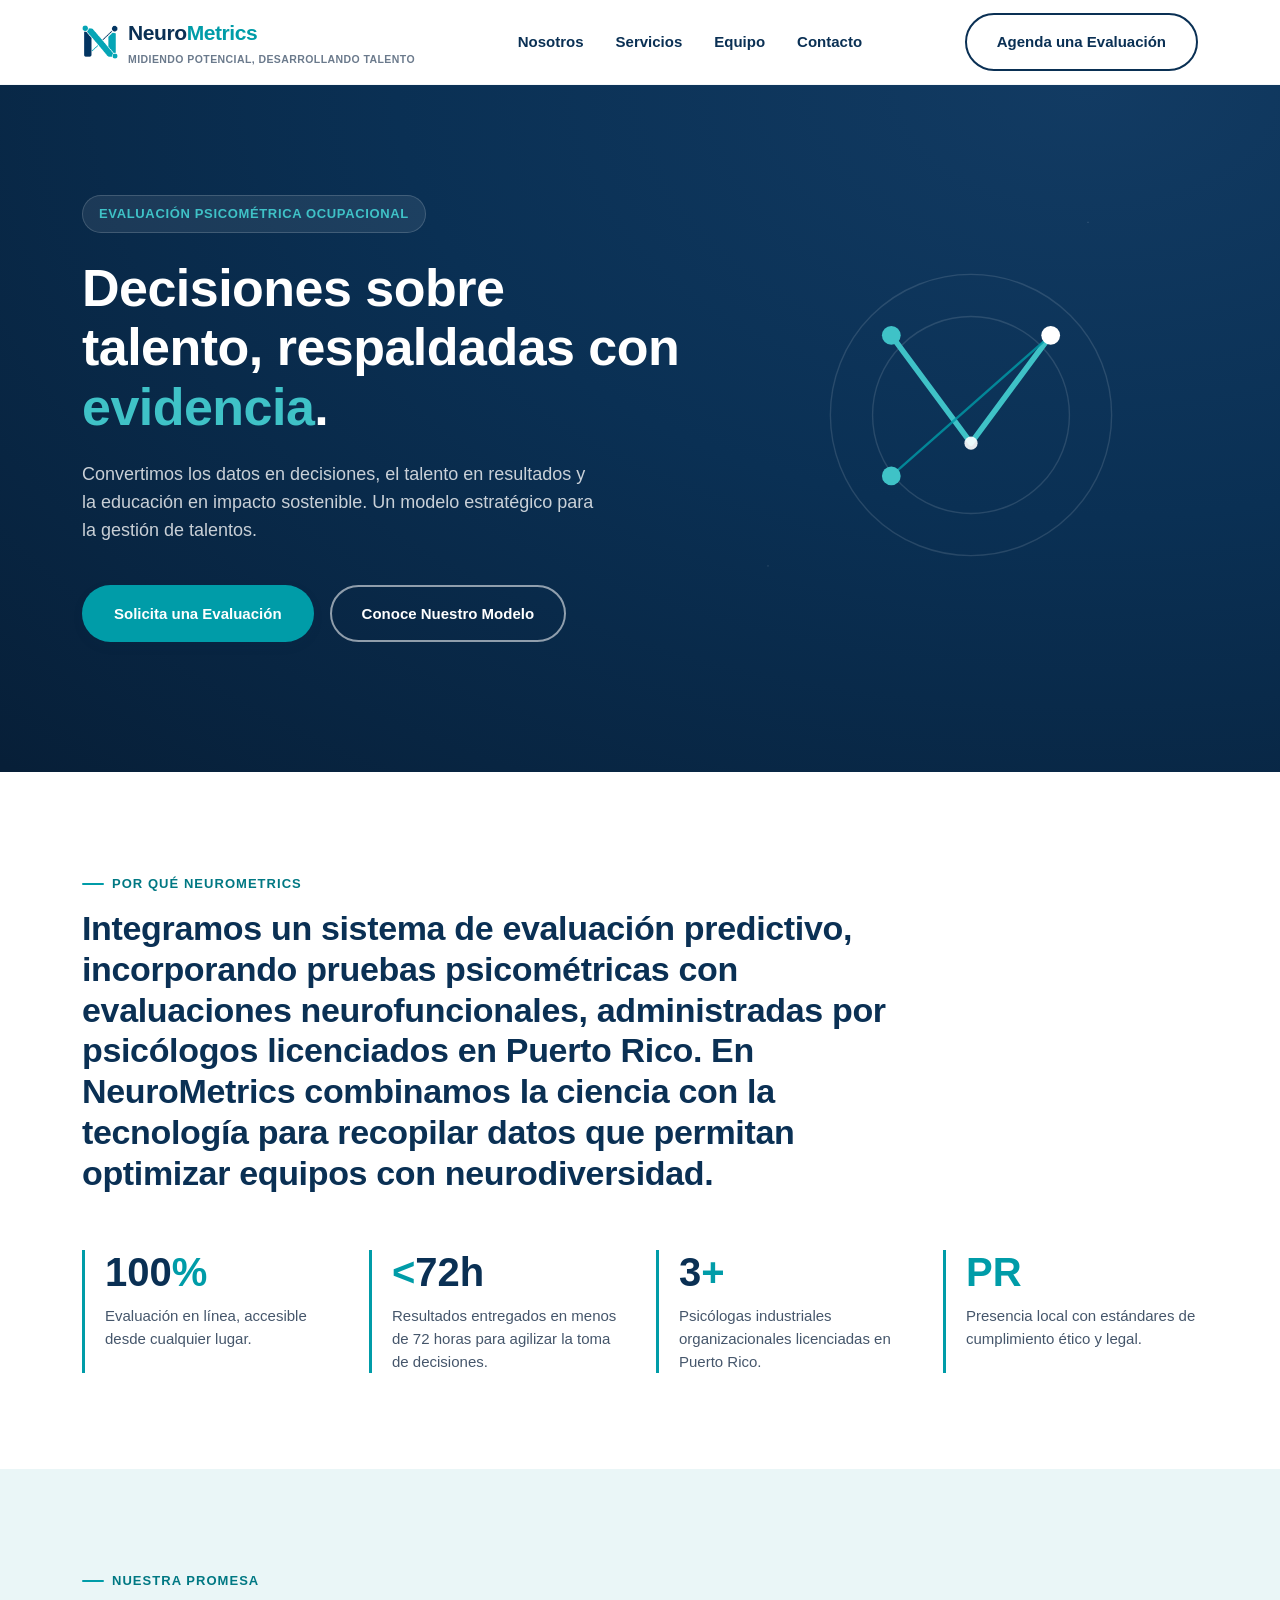
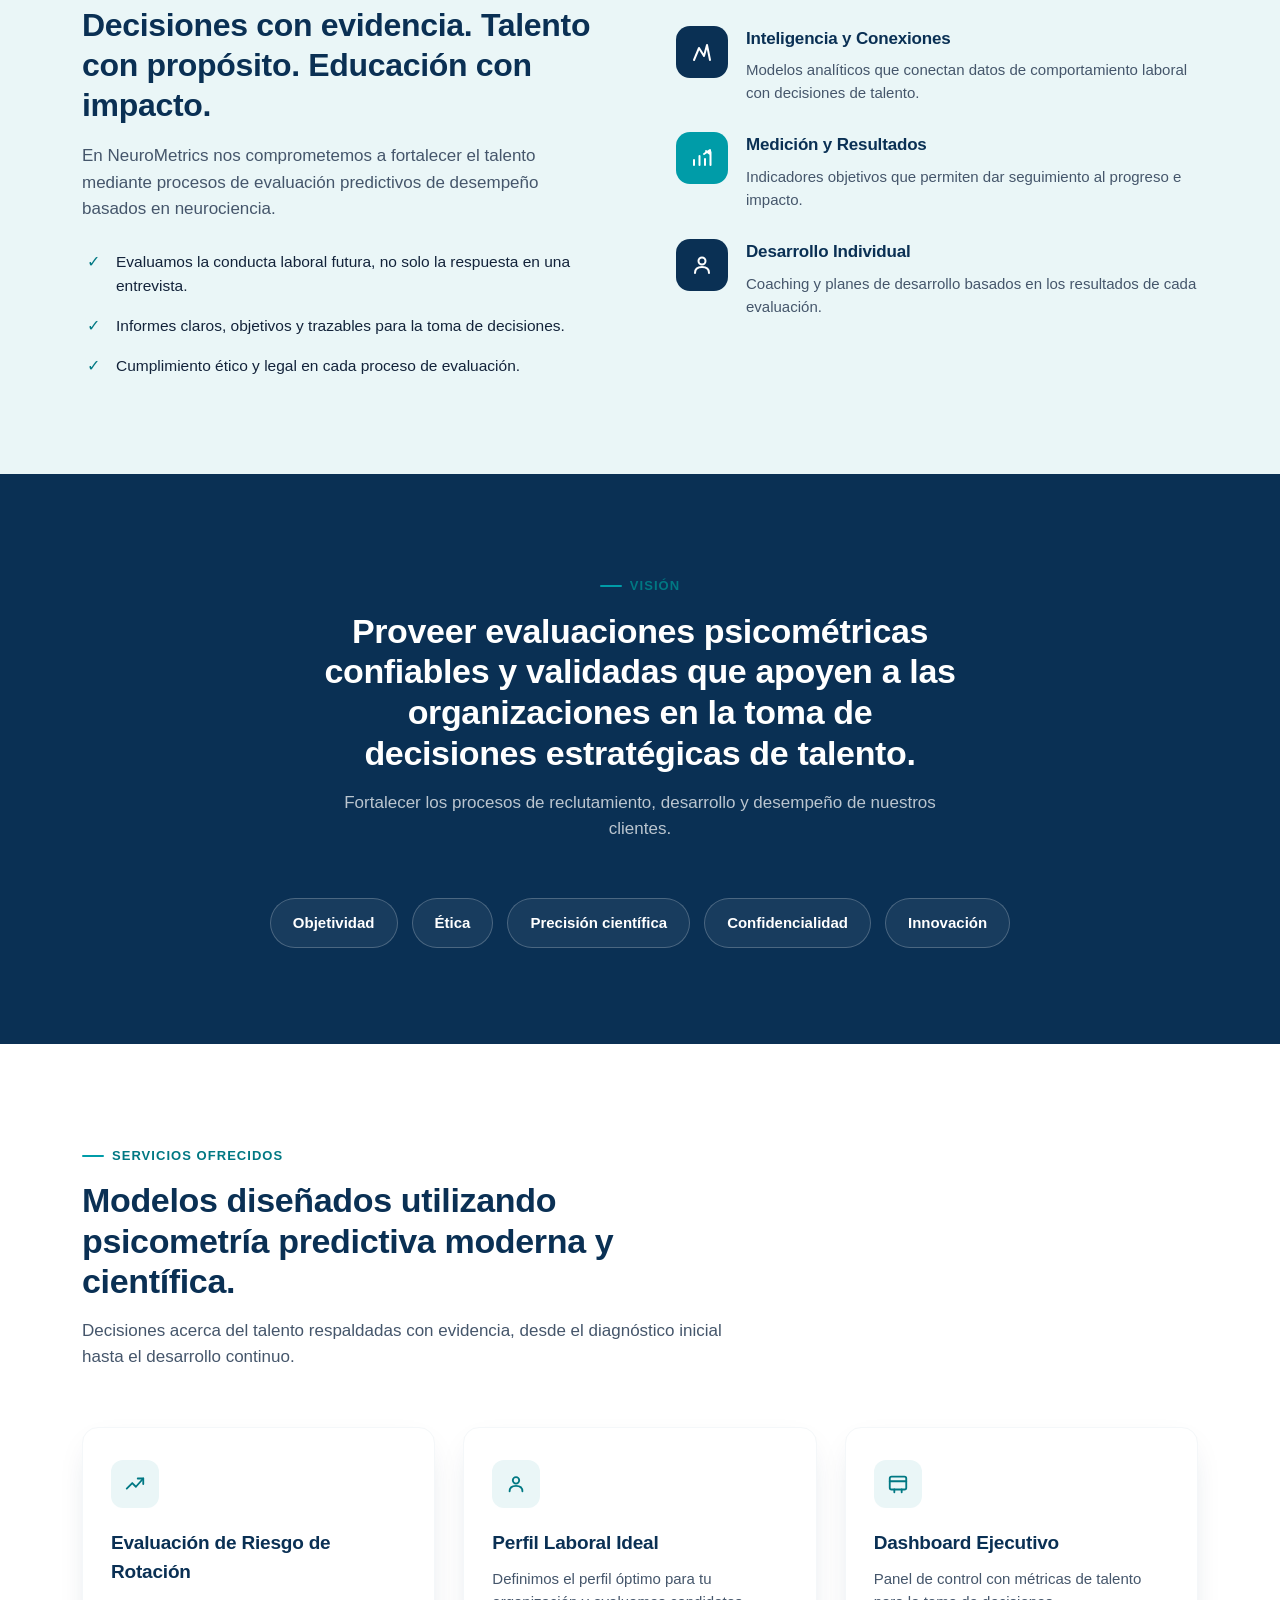
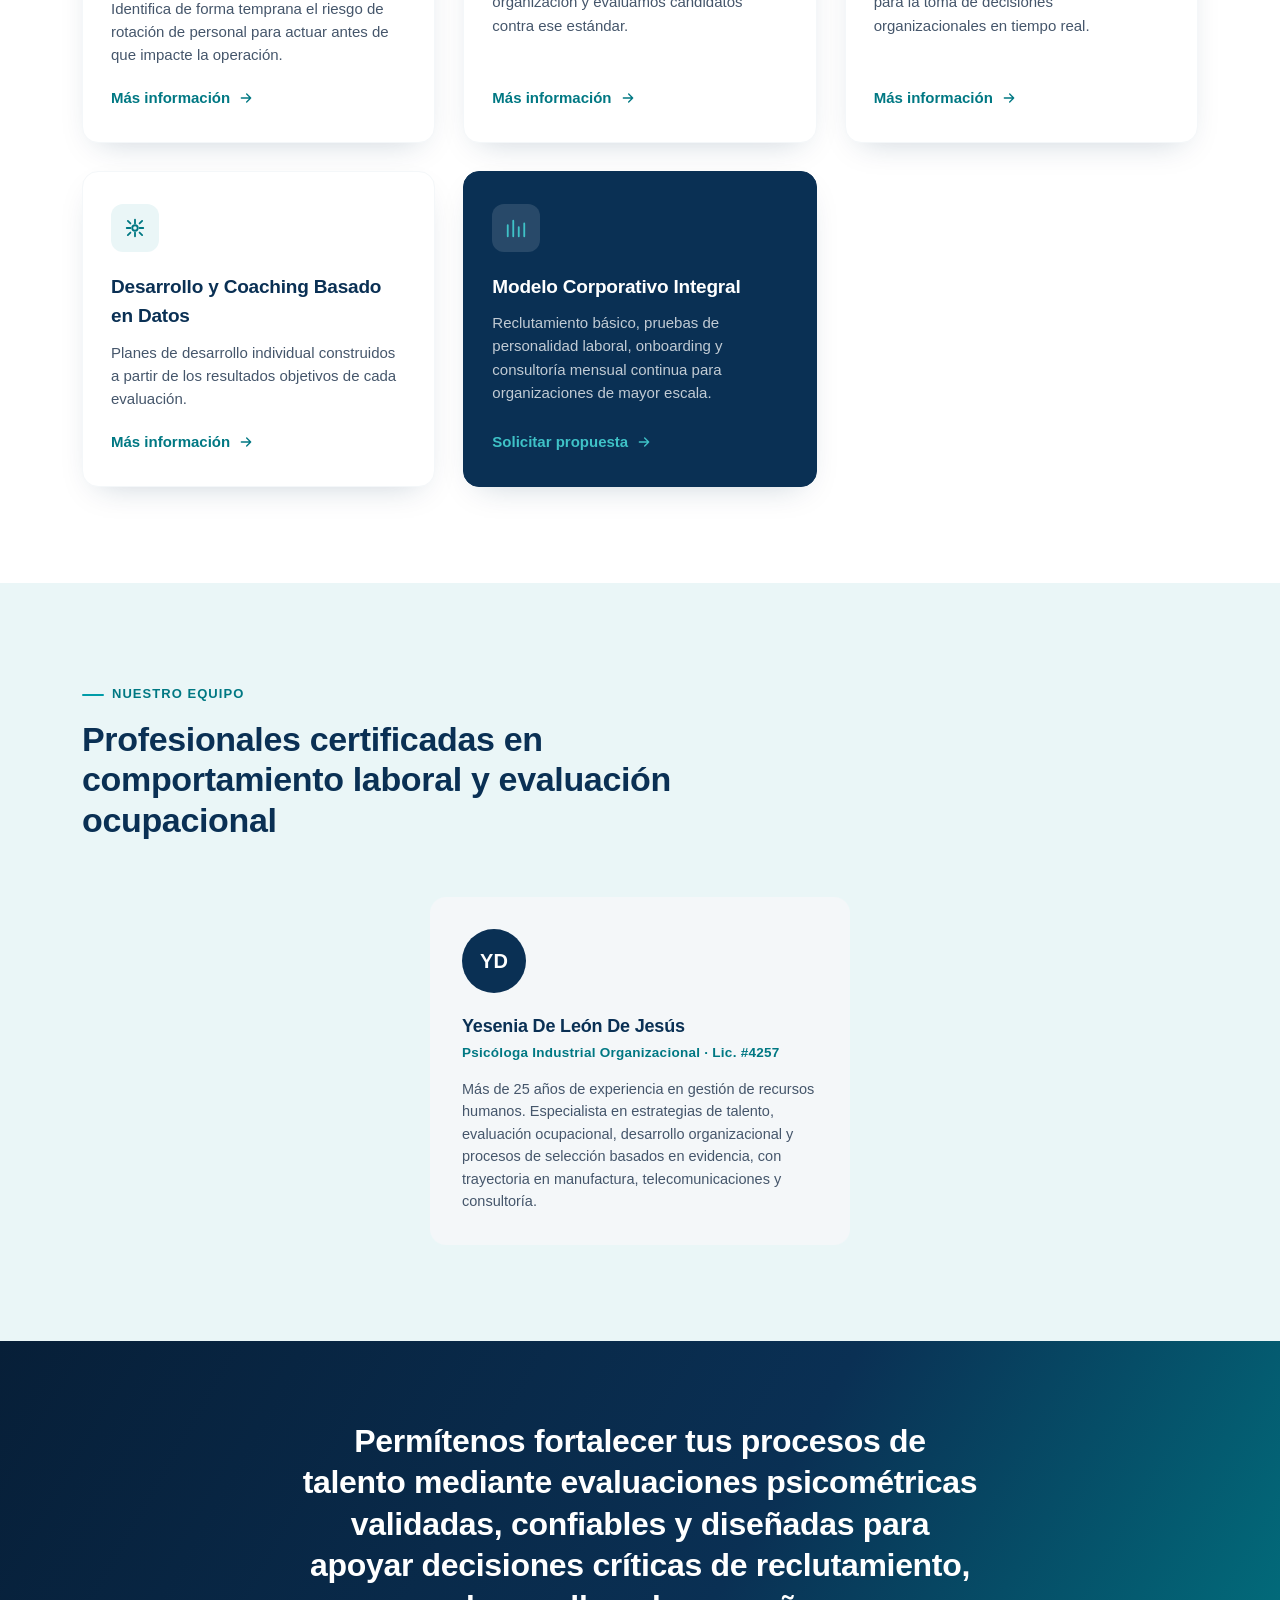
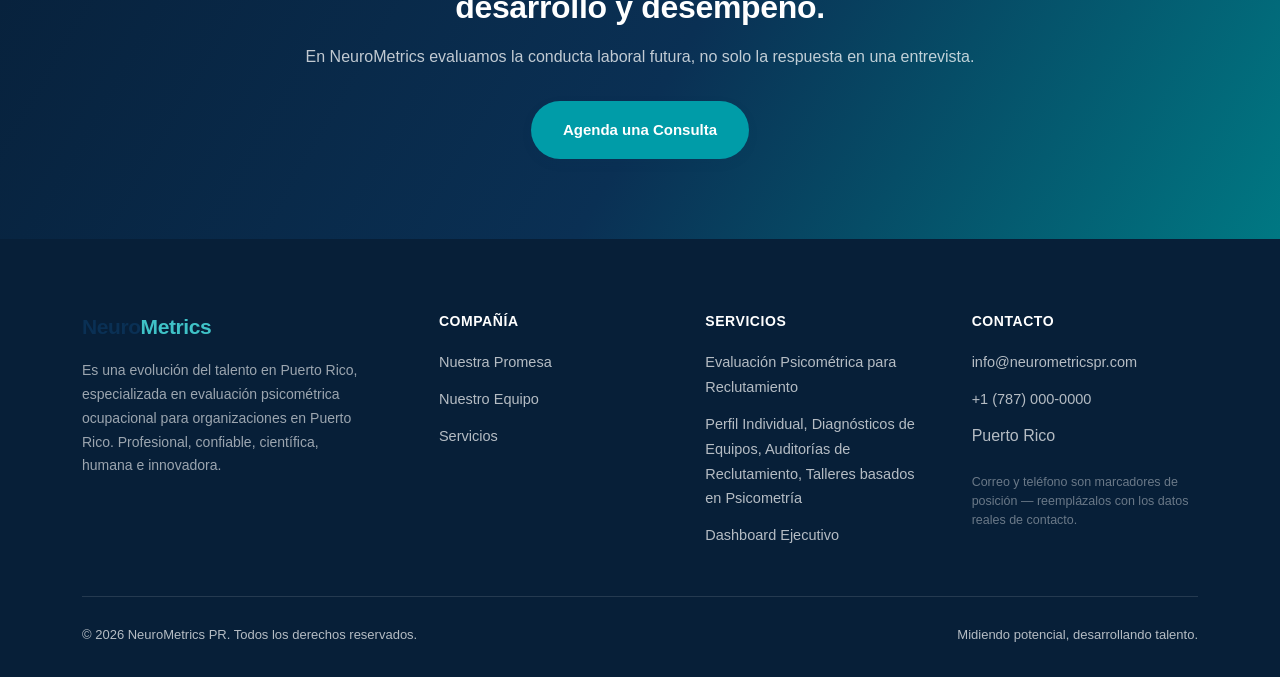
==== index.html @ 67a57544 "Reposition copy toward general organizations, trim team to Yesenia Shifts messaging away from teache" ====
<!DOCTYPE html>
<html lang="es-PR">
<head>
<meta charset="UTF-8">
<meta name="viewport" content="width=device-width, initial-scale=1.0">
<title>NeuroMetrics PR | Evaluación Psicométrica Ocupacional</title>
<meta name="description" content="NeuroMetrics: evaluaciones psicométricas y neurofuncionales para organizaciones en Puerto Rico. Decisiones sobre talento respaldadas con evidencia.">
<link rel="stylesheet" href="assets/css/styles.css?v=2">
<link rel="icon" type="image/x-icon" href="favicon.ico">
<link rel="icon" type="image/png" sizes="32x32" href="assets/img/favicon-32x32.png">
<link rel="icon" type="image/png" sizes="16x16" href="assets/img/favicon-16x16.png">
<link rel="apple-touch-icon" sizes="180x180" href="assets/img/apple-touch-icon.png">
</head>
<body>

<header class="site-header">
  <div class="container">
    <a href="#top" class="brand">
      <img src="assets/img/logo-icon.png" alt="NeuroMetrics" class="brand-mark" width="36" height="34">
      <span>
        <span class="brand-word"><span class="n1">Neuro</span><span class="n2">Metrics</span></span>
        <span class="brand-tagline">Midiendo potencial, desarrollando talento</span>
      </span>
    </a>

    <nav class="main-nav">
      <ul>
        <li><a href="#promesa">Nosotros</a></li>
        <li><a href="#servicios">Servicios</a></li>
        <li><a href="#equipo">Equipo</a></li>
        <li><a href="#contacto">Contacto</a></li>
        <li class="nav-cta"><a href="#contacto" class="btn btn-primary">Agenda una Evaluación</a></li>
      </ul>
    </nav>

    <div class="header-cta">
      <a href="#contacto" class="btn btn-outline-navy">Agenda una Evaluación</a>
      <button class="nav-toggle" aria-label="Abrir menú" aria-expanded="false">
        <span></span><span></span><span></span>
      </button>
    </div>
  </div>
</header>

<main id="top">

  <!-- HERO -->
  <section class="hero">
    <div class="container">
      <div class="hero-copy">
        <span class="hero-eyebrow">Evaluación Psicométrica Ocupacional</span>
        <h1>Decisiones sobre talento, respaldadas con <span class="accent">evidencia</span>.</h1>
        <p class="lead">Convertimos los datos en decisiones, el talento en resultados y la educación en impacto sostenible. Un modelo estratégico para la gestión de talentos.</p>
        <div class="hero-actions">
          <a href="#contacto" class="btn btn-primary">Solicita una Evaluación</a>
          <a href="#servicios" class="btn btn-outline">Conoce Nuestro Modelo</a>
        </div>
      </div>

      <div class="hero-figure">
        <svg viewBox="0 0 320 320" fill="none" xmlns="http://www.w3.org/2000/svg" aria-hidden="true">
          <circle cx="160" cy="160" r="150" stroke="rgba(255,255,255,0.12)" stroke-width="1.5"/>
          <circle cx="160" cy="160" r="105" stroke="rgba(255,255,255,0.12)" stroke-width="1.5"/>
          <path d="M75 75 L160 190 L245 75" stroke="#3FC2C7" stroke-width="6" stroke-linecap="round" stroke-linejoin="round"/>
          <path d="M245 75 L75 225" stroke="#009CA8" stroke-width="2.5" stroke-linecap="round" opacity="0.8"/>
          <circle cx="75" cy="75" r="10" fill="#3FC2C7"/>
          <circle cx="245" cy="75" r="10" fill="#FFFFFF"/>
          <circle cx="75" cy="225" r="10" fill="#3FC2C7"/>
          <circle cx="160" cy="190" r="7" fill="#FFFFFF" opacity="0.9"/>
        </svg>
      </div>
    </div>
  </section>

  <!-- WHY -->
  <section class="why">
    <div class="container">
      <div class="section-head">
        <span class="eyebrow">Por qué NeuroMetrics</span>
        <h2>Integramos un sistema de evaluación predictivo, incorporando pruebas psicométricas con evaluaciones neurofuncionales, administradas por psicólogos licenciados en Puerto Rico. En NeuroMetrics combinamos la ciencia con la tecnología para recopilar datos que permitan optimizar equipos con neurodiversidad.</h2>
      </div>

      <div class="why-grid">
        <div class="why-card">
          <div class="num">100<span>%</span></div>
          <p>Evaluación en línea, accesible desde cualquier lugar.</p>
        </div>
        <div class="why-card">
          <div class="num"><span>&lt;</span>72h</div>
          <p>Resultados entregados en menos de 72 horas para agilizar la toma de decisiones.</p>
        </div>
        <div class="why-card">
          <div class="num">3<span>+</span></div>
          <p>Psicólogas industriales organizacionales licenciadas en Puerto Rico.</p>
        </div>
        <div class="why-card">
          <div class="num"><span>PR</span></div>
          <p>Presencia local con estándares de cumplimiento ético y legal.</p>
        </div>
      </div>
    </div>
  </section>

  <!-- PROMISE -->
  <section class="bg-tint" id="promesa">
    <div class="container split">
      <div class="split-text">
        <span class="eyebrow">Nuestra Promesa</span>
        <h2>Decisiones con evidencia. Talento con propósito. Educación con impacto.</h2>
        <p class="lead">En NeuroMetrics nos comprometemos a fortalecer el talento mediante procesos de evaluación predictivos de desempeño basados en neurociencia.</p>
        <ul class="check-list">
          <li><span class="tick">✓</span> Evaluamos la conducta laboral futura, no solo la respuesta en una entrevista.</li>
          <li><span class="tick">✓</span> Informes claros, objetivos y trazables para la toma de decisiones.</li>
          <li><span class="tick">✓</span> Cumplimiento ético y legal en cada proceso de evaluación.</li>
        </ul>
      </div>

      <div class="pillar-list">
        <div class="pillar">
          <div class="pillar-icon">
            <svg width="24" height="24" viewBox="0 0 24 24" fill="none"><path d="M4 20 L9 8 L14 16 L17 5 L20 20" stroke="#FFFFFF" stroke-width="2" stroke-linecap="round" stroke-linejoin="round"/></svg>
          </div>
          <div>
            <h3>Inteligencia y Conexiones</h3>
            <p>Modelos analíticos que conectan datos de comportamiento laboral con decisiones de talento.</p>
          </div>
        </div>

        <div class="pillar">
          <div class="pillar-icon alt">
            <svg width="24" height="24" viewBox="0 0 24 24" fill="none"><path d="M4 19 L4 14 M9.5 19 L9.5 10 M15 19 L15 13 M20.5 19 L20.5 6 M14 8 L20 4 L20 8 L16 5" stroke="#FFFFFF" stroke-width="2" stroke-linecap="round" stroke-linejoin="round"/></svg>
          </div>
          <div>
            <h3>Medición y Resultados</h3>
            <p>Indicadores objetivos que permiten dar seguimiento al progreso e impacto.</p>
          </div>
        </div>

        <div class="pillar">
          <div class="pillar-icon">
            <svg width="24" height="24" viewBox="0 0 24 24" fill="none"><circle cx="12" cy="8" r="3.5" stroke="#FFFFFF" stroke-width="2"/><path d="M5 20 c0 -4 3 -6 7 -6 s7 2 7 6" stroke="#FFFFFF" stroke-width="2" stroke-linecap="round"/></svg>
          </div>
          <div>
            <h3>Desarrollo Individual</h3>
            <p>Coaching y planes de desarrollo basados en los resultados de cada evaluación.</p>
          </div>
        </div>
      </div>
    </div>
  </section>

  <!-- VISION + PILLARS -->
  <section class="pillars-band">
    <div class="container">
      <div class="section-head center">
        <span class="eyebrow">Visión</span>
        <h2>Proveer evaluaciones psicométricas confiables y validadas que apoyen a las organizaciones en la toma de decisiones estratégicas de talento.</h2>
        <p>Fortalecer los procesos de reclutamiento, desarrollo y desempeño de nuestros clientes.</p>
      </div>

      <div class="tag-grid" style="justify-content:center;">
        <span class="tag-pill">Objetividad</span>
        <span class="tag-pill">Ética</span>
        <span class="tag-pill">Precisión científica</span>
        <span class="tag-pill">Confidencialidad</span>
        <span class="tag-pill">Innovación</span>
      </div>
    </div>
  </section>

  <!-- SERVICES -->
  <section id="servicios">
    <div class="container">
      <div class="section-head">
        <span class="eyebrow">Servicios Ofrecidos</span>
        <h2>Modelos diseñados utilizando psicometría predictiva moderna y científica.</h2>
        <p>Decisiones acerca del talento respaldadas con evidencia, desde el diagnóstico inicial hasta el desarrollo continuo.</p>
      </div>

      <div class="service-grid">
        <div class="service-card">
          <div class="icon"><svg width="22" height="22" viewBox="0 0 24 24" fill="none"><path d="M3 17 L9 11 L13 15 L21 6" stroke="currentColor" stroke-width="2" stroke-linecap="round" stroke-linejoin="round"/><path d="M15 6 L21 6 L21 12" stroke="currentColor" stroke-width="2" stroke-linecap="round" stroke-linejoin="round"/></svg></div>
          <h3>Evaluación de Riesgo de Rotación</h3>
          <p>Identifica de forma temprana el riesgo de rotación de personal para actuar antes de que impacte la operación.</p>
          <a href="#contacto" class="link-arrow">Más información <svg width="16" height="16" viewBox="0 0 24 24" fill="none"><path d="M5 12h14M13 6l6 6-6 6" stroke="currentColor" stroke-width="2" stroke-linecap="round" stroke-linejoin="round"/></svg></a>
        </div>

        <div class="service-card">
          <div class="icon"><svg width="22" height="22" viewBox="0 0 24 24" fill="none"><circle cx="12" cy="8" r="3.5" stroke="currentColor" stroke-width="2"/><path d="M5 20 c0 -4 3 -6 7 -6 s7 2 7 6" stroke="currentColor" stroke-width="2" stroke-linecap="round"/></svg></div>
          <h3>Perfil Laboral Ideal</h3>
          <p>Definimos el perfil óptimo para tu organización y evaluamos candidatos contra ese estándar.</p>
          <a href="#contacto" class="link-arrow">Más información <svg width="16" height="16" viewBox="0 0 24 24" fill="none"><path d="M5 12h14M13 6l6 6-6 6" stroke="currentColor" stroke-width="2" stroke-linecap="round" stroke-linejoin="round"/></svg></a>
        </div>

        <div class="service-card">
          <div class="icon"><svg width="22" height="22" viewBox="0 0 24 24" fill="none"><rect x="3" y="4" width="18" height="14" rx="2" stroke="currentColor" stroke-width="2"/><path d="M3 9 h18 M8 18 v3 M16 18 v3" stroke="currentColor" stroke-width="2" stroke-linecap="round"/></svg></div>
          <h3>Dashboard Ejecutivo</h3>
          <p>Panel de control con métricas de talento para la toma de decisiones organizacionales en tiempo real.</p>
          <a href="#contacto" class="link-arrow">Más información <svg width="16" height="16" viewBox="0 0 24 24" fill="none"><path d="M5 12h14M13 6l6 6-6 6" stroke="currentColor" stroke-width="2" stroke-linecap="round" stroke-linejoin="round"/></svg></a>
        </div>

        <div class="service-card">
          <div class="icon"><svg width="22" height="22" viewBox="0 0 24 24" fill="none"><path d="M12 3 v4 M12 17 v4 M4.2 4.2 l2.8 2.8 M17 17 l2.8 2.8 M3 12 h4 M17 12 h4 M4.2 19.8 l2.8 -2.8 M17 7 l2.8 -2.8" stroke="currentColor" stroke-width="2" stroke-linecap="round"/><circle cx="12" cy="12" r="3" stroke="currentColor" stroke-width="2"/></svg></div>
          <h3>Desarrollo y Coaching Basado en Datos</h3>
          <p>Planes de desarrollo individual construidos a partir de los resultados objetivos de cada evaluación.</p>
          <a href="#contacto" class="link-arrow">Más información <svg width="16" height="16" viewBox="0 0 24 24" fill="none"><path d="M5 12h14M13 6l6 6-6 6" stroke="currentColor" stroke-width="2" stroke-linecap="round" stroke-linejoin="round"/></svg></a>
        </div>

        <div class="service-card featured">
          <div class="icon"><svg width="22" height="22" viewBox="0 0 24 24" fill="none"><path d="M3 21 V9 M9 21 V4 M15 21 V11 M21 21 V7" stroke="currentColor" stroke-width="2" stroke-linecap="round"/></svg></div>
          <h3>Modelo Corporativo Integral</h3>
          <p>Reclutamiento básico, pruebas de personalidad laboral, onboarding y consultoría mensual continua para organizaciones de mayor escala.</p>
          <a href="#contacto" class="link-arrow">Solicitar propuesta <svg width="16" height="16" viewBox="0 0 24 24" fill="none"><path d="M5 12h14M13 6l6 6-6 6" stroke="currentColor" stroke-width="2" stroke-linecap="round" stroke-linejoin="round"/></svg></a>
        </div>
      </div>
    </div>
  </section>

  <!-- TEAM -->
  <section class="bg-tint" id="equipo">
    <div class="container">
      <div class="section-head">
        <span class="eyebrow">Nuestro Equipo</span>
        <h2>Profesionales certificadas en comportamiento laboral y evaluación ocupacional</h2>
      </div>

      <div class="team-grid team-grid--single">
        <div class="team-card">
          <div class="avatar">YD</div>
          <h3>Yesenia De León De Jesús</h3>
          <span class="role">Psicóloga Industrial Organizacional · Lic. #4257</span>
          <p class="bio">Más de 25 años de experiencia en gestión de recursos humanos. Especialista en estrategias de talento, evaluación ocupacional, desarrollo organizacional y procesos de selección basados en evidencia, con trayectoria en manufactura, telecomunicaciones y consultoría.</p>
        </div>
      </div>
    </div>
  </section>

  <!-- CTA BANNER -->
  <section class="cta-banner" id="contacto">
    <div class="container">
      <h2>Permítenos fortalecer tus procesos de talento mediante evaluaciones psicométricas validadas, confiables y diseñadas para apoyar decisiones críticas de reclutamiento, desarrollo y desempeño.</h2>
      <p>En NeuroMetrics evaluamos la conducta laboral futura, no solo la respuesta en una entrevista.</p>
      <div class="hero-actions">
        <a href="mailto:info@neurometricspr.com" class="btn btn-primary">Agenda una Consulta</a>
      </div>
    </div>
  </section>

</main>

<footer class="site-footer">
  <div class="container">
    <div class="footer-grid">
      <div class="footer-brand">
        <span class="brand-word"><span class="n1">Neuro</span><span class="n2">Metrics</span></span>
        <p>Es una evolución del talento en Puerto Rico, especializada en evaluación psicométrica ocupacional para organizaciones en Puerto Rico. Profesional, confiable, científica, humana e innovadora.</p>
      </div>

      <div class="footer-col">
        <h4>Compañía</h4>
        <ul>
          <li><a href="#promesa">Nuestra Promesa</a></li>
          <li><a href="#equipo">Nuestro Equipo</a></li>
          <li><a href="#servicios">Servicios</a></li>
        </ul>
      </div>

      <div class="footer-col">
        <h4>Servicios</h4>
        <ul>
          <li><a href="#servicios">Evaluación Psicométrica para Reclutamiento</a></li>
          <li><a href="#servicios">Perfil Individual, Diagnósticos de Equipos, Auditorías de Reclutamiento, Talleres basados en Psicometría</a></li>
          <li><a href="#servicios">Dashboard Ejecutivo</a></li>
        </ul>
      </div>

      <div class="footer-col">
        <h4>Contacto</h4>
        <ul>
          <li><a href="mailto:info@neurometricspr.com">info@neurometricspr.com</a></li>
          <li><a href="tel:+17870000000">+1 (787) 000-0000</a></li>
          <li>Puerto Rico</li>
        </ul>
        <p class="footer-note">Correo y teléfono son marcadores de posición — reemplázalos con los datos reales de contacto.</p>
      </div>
    </div>

    <div class="footer-bottom">
      <span>© 2026 NeuroMetrics PR. Todos los derechos reservados.</span>
      <span>Midiendo potencial, desarrollando talento.</span>
    </div>
  </div>
</footer>

<script src="assets/js/main.js"></script>
</body>
</html>
---- assets/css/styles.css ----
/* ==========================================================================
   NeuroMetrics PR — hoja de estilos principal
   ========================================================================== */

:root {
  --navy: #0A3054;
  --navy-dark: #071F38;
  --navy-mid: #123B63;
  --teal: #009CA8;
  --teal-dark: #007883;
  --teal-light: #3FC2C7;
  --teal-pale: #EAF6F7;
  --ink: #13233A;
  --gray-700: #45566B;
  --gray-500: #6B7A8C;
  --gray-300: #C9D3DC;
  --gray-100: #F4F7F9;
  --white: #FFFFFF;
  --radius-sm: 8px;
  --radius-md: 16px;
  --radius-lg: 28px;
  --shadow-card: 0 12px 32px -16px rgba(10, 48, 84, 0.25);
  --shadow-soft: 0 4px 18px -8px rgba(10, 48, 84, 0.18);
  --max-width: 1180px;
  --section-pad: 96px;
}

* {
  box-sizing: border-box;
}

html {
  scroll-behavior: smooth;
}

body {
  margin: 0;
  font-family: -apple-system, BlinkMacSystemFont, "Segoe UI", Roboto, Helvetica, Arial, sans-serif;
  color: var(--ink);
  background: var(--white);
  line-height: 1.55;
  -webkit-font-smoothing: antialiased;
}

img {
  max-width: 100%;
  display: block;
}

a {
  color: inherit;
  text-decoration: none;
}

ul {
  margin: 0;
  padding: 0;
  list-style: none;
}

h1, h2, h3, h4 {
  margin: 0;
  font-weight: 800;
  color: var(--navy);
  letter-spacing: -0.01em;
}

p {
  margin: 0;
}

.container {
  max-width: var(--max-width);
  margin: 0 auto;
  padding: 0 32px;
}

.eyebrow {
  display: inline-flex;
  align-items: center;
  gap: 8px;
  font-size: 13px;
  font-weight: 700;
  letter-spacing: 0.08em;
  text-transform: uppercase;
  color: var(--teal-dark);
  margin-bottom: 14px;
}

.eyebrow::before {
  content: "";
  width: 22px;
  height: 2px;
  background: var(--teal);
  border-radius: 2px;
}

section {
  padding: var(--section-pad) 0;
}

.section-head {
  max-width: 640px;
  margin-bottom: 56px;
}

.section-head.center {
  margin-left: auto;
  margin-right: auto;
  text-align: center;
}

.section-head h2 {
  font-size: 34px;
  line-height: 1.2;
}

.section-head p {
  margin-top: 16px;
  font-size: 17px;
  color: var(--gray-700);
}

/* ---------- Buttons ---------- */

.btn {
  display: inline-flex;
  align-items: center;
  justify-content: center;
  gap: 8px;
  padding: 15px 30px;
  border-radius: 999px;
  font-weight: 700;
  font-size: 15px;
  border: 2px solid transparent;
  cursor: pointer;
  transition: transform 0.15s ease, box-shadow 0.15s ease, background 0.15s ease, color 0.15s ease;
  white-space: nowrap;
}

.btn:hover {
  transform: translateY(-1px);
}

.btn-primary {
  background: var(--teal);
  color: var(--white);
  box-shadow: var(--shadow-soft);
}

.btn-primary:hover {
  background: var(--teal-dark);
}

.btn-outline {
  background: transparent;
  border-color: rgba(255, 255, 255, 0.55);
  color: var(--white);
}

.btn-outline:hover {
  background: rgba(255, 255, 255, 0.12);
  border-color: var(--white);
}

.btn-outline-navy {
  background: transparent;
  border-color: var(--navy);
  color: var(--navy);
}

.btn-outline-navy:hover {
  background: var(--navy);
  color: var(--white);
}

.link-arrow {
  display: inline-flex;
  align-items: center;
  gap: 8px;
  color: var(--teal-dark);
  font-weight: 700;
  font-size: 15px;
}

.link-arrow svg {
  transition: transform 0.15s ease;
}

.link-arrow:hover svg {
  transform: translateX(4px);
}

/* ---------- Header ---------- */

.site-header {
  position: sticky;
  top: 0;
  z-index: 100;
  background: rgba(255, 255, 255, 0.96);
  backdrop-filter: blur(6px);
  border-bottom: 1px solid var(--gray-100);
}

.site-header .container {
  display: flex;
  align-items: center;
  justify-content: space-between;
  min-height: 84px;
  flex-wrap: nowrap;
}

.brand {
  display: flex;
  align-items: center;
  gap: 10px;
}

.brand-mark {
  flex: none;
  height: 34px;
  width: auto;
}

.brand-word {
  font-size: 21px;
  font-weight: 800;
  letter-spacing: -0.02em;
}

.brand-word .n1 { color: var(--navy); }
.brand-word .n2 { color: var(--teal); }

.brand-tagline {
  display: block;
  font-size: 10.5px;
  font-weight: 600;
  letter-spacing: 0.04em;
  color: var(--gray-500);
  text-transform: uppercase;
  margin-top: 1px;
}

.main-nav {
  display: flex;
  align-items: center;
  gap: 40px;
}

.main-nav ul {
  display: flex;
  gap: 32px;
}

.main-nav a {
  font-size: 15px;
  font-weight: 600;
  color: var(--navy);
  padding: 8px 0;
  border-bottom: 2px solid transparent;
  transition: color 0.15s ease, border-color 0.15s ease;
}

.main-nav a:hover {
  color: var(--teal-dark);
  border-color: var(--teal);
}

.header-cta {
  display: flex;
  align-items: center;
  gap: 22px;
}

.nav-cta {
  display: none;
}

.nav-toggle {
  display: none;
  flex: none;
  background: none;
  border: none;
  cursor: pointer;
  padding: 8px;
}

.nav-toggle span {
  display: block;
  width: 24px;
  height: 2px;
  background: var(--navy);
  margin: 5px 0;
  transition: transform 0.2s ease, opacity 0.2s ease;
}

/* ---------- Hero ---------- */

.hero {
  position: relative;
  background: radial-gradient(120% 140% at 85% 0%, var(--navy-mid) 0%, var(--navy) 45%, var(--navy-dark) 100%);
  overflow: hidden;
  padding: 110px 0 130px;
}

.hero::before {
  content: "";
  position: absolute;
  inset: 0;
  background-image:
    radial-gradient(2px 2px at 20% 30%, rgba(255,255,255,0.18) 0, transparent 60%),
    radial-gradient(2px 2px at 60% 70%, rgba(255,255,255,0.14) 0, transparent 60%),
    radial-gradient(2px 2px at 85% 20%, rgba(255,255,255,0.16) 0, transparent 60%);
  pointer-events: none;
}

.hero .container {
  position: relative;
  display: grid;
  grid-template-columns: 1.15fr 0.85fr;
  gap: 48px;
  align-items: center;
}

.hero-eyebrow {
  display: inline-flex;
  align-items: center;
  gap: 8px;
  padding: 8px 16px;
  border-radius: 999px;
  background: rgba(255, 255, 255, 0.08);
  border: 1px solid rgba(255, 255, 255, 0.16);
  color: var(--teal-light);
  font-size: 13px;
  font-weight: 700;
  letter-spacing: 0.05em;
  text-transform: uppercase;
  margin-bottom: 26px;
}

.hero h1 {
  color: var(--white);
  font-size: 52px;
  line-height: 1.14;
  font-weight: 800;
  max-width: 640px;
}

.hero h1 .accent {
  color: var(--teal-light);
}

.hero .lead {
  margin-top: 24px;
  font-size: 18px;
  color: rgba(255, 255, 255, 0.78);
  max-width: 520px;
}

.hero-actions {
  margin-top: 40px;
  display: flex;
  gap: 16px;
  flex-wrap: wrap;
}

.hero-figure {
  position: relative;
  justify-self: center;
}

.hero-figure svg {
  width: 100%;
  height: auto;
  max-width: 380px;
}

/* ---------- Why / stats strip ---------- */

.why {
  background: var(--white);
}

.why .section-head {
  max-width: 820px;
}

.why-grid {
  display: grid;
  grid-template-columns: repeat(4, 1fr);
  gap: 32px;
}

.why-card {
  border-left: 3px solid var(--teal);
  padding-left: 20px;
}

.why-card .num {
  font-size: 40px;
  font-weight: 800;
  color: var(--navy);
  line-height: 1.1;
}

.why-card .num span {
  color: var(--teal);
}

.why-card p {
  margin-top: 10px;
  color: var(--gray-700);
  font-size: 15px;
}

/* ---------- Promise / two column ---------- */

.split {
  display: grid;
  grid-template-columns: 1fr 1fr;
  gap: 72px;
  align-items: center;
}

.split-text h2 {
  font-size: 32px;
  line-height: 1.25;
}

.split-text .lead {
  margin-top: 18px;
  font-size: 17px;
  color: var(--gray-700);
}

.check-list {
  margin-top: 28px;
  display: flex;
  flex-direction: column;
  gap: 16px;
}

.check-list li {
  display: flex;
  align-items: flex-start;
  gap: 12px;
  font-size: 15.5px;
  color: var(--ink);
}

.check-list .tick {
  flex: none;
  width: 22px;
  height: 22px;
  border-radius: 50%;
  background: var(--teal-pale);
  color: var(--teal-dark);
  display: flex;
  align-items: center;
  justify-content: center;
  margin-top: 1px;
}

.pillar-list {
  display: flex;
  flex-direction: column;
  gap: 28px;
}

.pillar {
  display: flex;
  gap: 18px;
  align-items: flex-start;
}

.pillar-icon {
  flex: none;
  width: 52px;
  height: 52px;
  border-radius: 14px;
  background: var(--navy);
  display: flex;
  align-items: center;
  justify-content: center;
}

.pillar-icon.alt {
  background: var(--teal);
}

.pillar h3 {
  font-size: 17px;
  color: var(--navy);
}

.pillar p {
  margin-top: 6px;
  font-size: 15px;
  color: var(--gray-700);
}

.bg-tint {
  background: var(--teal-pale);
}

/* ---------- Vision + Pillars band ---------- */

.pillars-band {
  background: var(--navy);
  color: var(--white);
}

.pillars-band .section-head h2,
.pillars-band .section-head p {
  color: var(--white);
}

.pillars-band .section-head p {
  color: rgba(255, 255, 255, 0.72);
}

.tag-grid {
  display: flex;
  flex-wrap: wrap;
  gap: 14px;
}

.tag-pill {
  padding: 12px 22px;
  border-radius: 999px;
  border: 1px solid rgba(255, 255, 255, 0.22);
  background: rgba(255, 255, 255, 0.06);
  font-size: 15px;
  font-weight: 600;
  color: var(--white);
}

/* ---------- Services ---------- */

.service-grid {
  display: grid;
  grid-template-columns: repeat(3, 1fr);
  gap: 28px;
}

.service-card {
  background: var(--white);
  border: 1px solid var(--gray-100);
  border-radius: var(--radius-md);
  padding: 32px 28px;
  box-shadow: var(--shadow-card);
  display: flex;
  flex-direction: column;
  height: 100%;
}

.service-card .icon {
  width: 48px;
  height: 48px;
  border-radius: 12px;
  background: var(--teal-pale);
  color: var(--teal-dark);
  display: flex;
  align-items: center;
  justify-content: center;
  margin-bottom: 20px;
}

.service-card h3 {
  font-size: 19px;
}

.service-card p {
  margin-top: 10px;
  font-size: 15px;
  color: var(--gray-700);
  flex: 1;
}

.service-card .link-arrow {
  margin-top: 20px;
}

.service-card.featured {
  background: var(--navy);
  border-color: var(--navy);
}

.service-card.featured h3,
.service-card.featured p {
  color: var(--white);
}

.service-card.featured p {
  color: rgba(255, 255, 255, 0.75);
}

.service-card.featured .icon {
  background: rgba(255, 255, 255, 0.12);
  color: var(--teal-light);
}

.service-card.featured .link-arrow {
  color: var(--teal-light);
}

/* ---------- Team ---------- */

.team-grid {
  display: grid;
  grid-template-columns: repeat(3, 1fr);
  gap: 28px;
}

.team-grid--single {
  grid-template-columns: minmax(0, 420px);
  justify-content: center;
}

.team-card {
  background: var(--gray-100);
  border-radius: var(--radius-md);
  padding: 32px;
  text-align: left;
}

.avatar {
  width: 64px;
  height: 64px;
  border-radius: 50%;
  background: var(--navy);
  color: var(--white);
  display: flex;
  align-items: center;
  justify-content: center;
  font-weight: 800;
  font-size: 20px;
  margin-bottom: 20px;
}

.team-card h3 {
  font-size: 18px;
}

.team-card .role {
  display: block;
  margin-top: 2px;
  font-size: 13.5px;
  font-weight: 700;
  color: var(--teal-dark);
  letter-spacing: 0.02em;
}

.team-card p.bio {
  margin-top: 14px;
  font-size: 14.5px;
  color: var(--gray-700);
}

/* ---------- CTA banner ---------- */

.cta-banner {
  background: linear-gradient(120deg, var(--navy-dark), var(--navy) 55%, var(--teal-dark));
  padding: 80px 0;
  text-align: center;
}

.cta-banner h2 {
  color: var(--white);
  font-size: 32px;
  max-width: 680px;
  margin: 0 auto;
  line-height: 1.3;
}

.cta-banner p {
  margin-top: 16px;
  color: rgba(255, 255, 255, 0.75);
  font-size: 16px;
}

.cta-banner .hero-actions {
  justify-content: center;
  margin-top: 32px;
}

/* ---------- Footer ---------- */

.site-footer {
  background: var(--navy-dark);
  color: rgba(255, 255, 255, 0.7);
  padding: 72px 0 32px;
}

.footer-grid {
  display: grid;
  grid-template-columns: 1.4fr repeat(3, 1fr);
  gap: 40px;
  padding-bottom: 48px;
  border-bottom: 1px solid rgba(255, 255, 255, 0.12);
}

.footer-brand .brand-word {
  color: var(--white);
}

.footer-brand .brand-word .n2 {
  color: var(--teal-light);
}

.footer-brand p {
  margin-top: 16px;
  font-size: 14px;
  line-height: 1.7;
  max-width: 280px;
  color: rgba(255, 255, 255, 0.6);
}

.footer-col h4 {
  color: var(--white);
  font-size: 14px;
  letter-spacing: 0.04em;
  text-transform: uppercase;
  margin-bottom: 18px;
}

.footer-col ul {
  display: flex;
  flex-direction: column;
  gap: 12px;
}

.footer-col a {
  font-size: 14.5px;
  transition: color 0.15s ease;
}

.footer-col a:hover {
  color: var(--white);
}

.footer-note {
  margin-top: 24px;
  font-size: 12.5px;
  color: rgba(255, 255, 255, 0.4);
}

.footer-bottom {
  margin-top: 28px;
  display: flex;
  justify-content: space-between;
  align-items: center;
  font-size: 13px;
  flex-wrap: wrap;
  gap: 12px;
}

/* ---------- Responsive ---------- */

@media (max-width: 960px) {
  :root {
    --section-pad: 72px;
  }

  .brand-tagline {
    display: none;
  }

  .header-cta .btn {
    display: none;
  }

  .main-nav ul {
    display: none;
  }

  .main-nav ul.is-open {
    display: flex;
    position: absolute;
    top: 100%;
    left: 0;
    right: 0;
    background: var(--white);
    flex-direction: column;
    gap: 0;
    padding: 8px 32px 24px;
    border-bottom: 1px solid var(--gray-100);
    box-shadow: var(--shadow-soft);
  }

  .main-nav ul.is-open li {
    width: 100%;
  }

  .main-nav ul.is-open a {
    display: block;
    padding: 14px 0;
  }

  .main-nav ul.is-open .nav-cta {
    display: block;
    margin-top: 8px;
  }

  .main-nav ul.is-open .nav-cta .btn {
    display: inline-flex;
    width: 100%;
  }

  .nav-toggle {
    display: block;
  }

  .hero .container {
    grid-template-columns: 1fr;
  }

  .hero-figure {
    display: none;
  }

  .hero h1 {
    font-size: 40px;
  }

  .hero-stats {
    grid-template-columns: repeat(2, 1fr);
  }

  .why-grid,
  .service-grid,
  .team-grid {
    grid-template-columns: repeat(2, 1fr);
  }

  .team-grid--single {
    grid-template-columns: minmax(0, 420px);
  }

  .split {
    grid-template-columns: 1fr;
    gap: 40px;
  }

  .footer-grid {
    grid-template-columns: repeat(2, 1fr);
  }
}

@media (max-width: 620px) {
  .container {
    padding: 0 20px;
  }

  .hero {
    padding: 90px 0 90px;
  }

  .hero h1 {
    font-size: 32px;
  }

  .hero-stats,
  .why-grid,
  .service-grid,
  .team-grid {
    grid-template-columns: 1fr;
  }

  .section-head h2 {
    font-size: 27px;
  }

  .footer-grid {
    grid-template-columns: 1fr;
  }

  .footer-bottom {
    flex-direction: column;
    align-items: flex-start;
  }
}
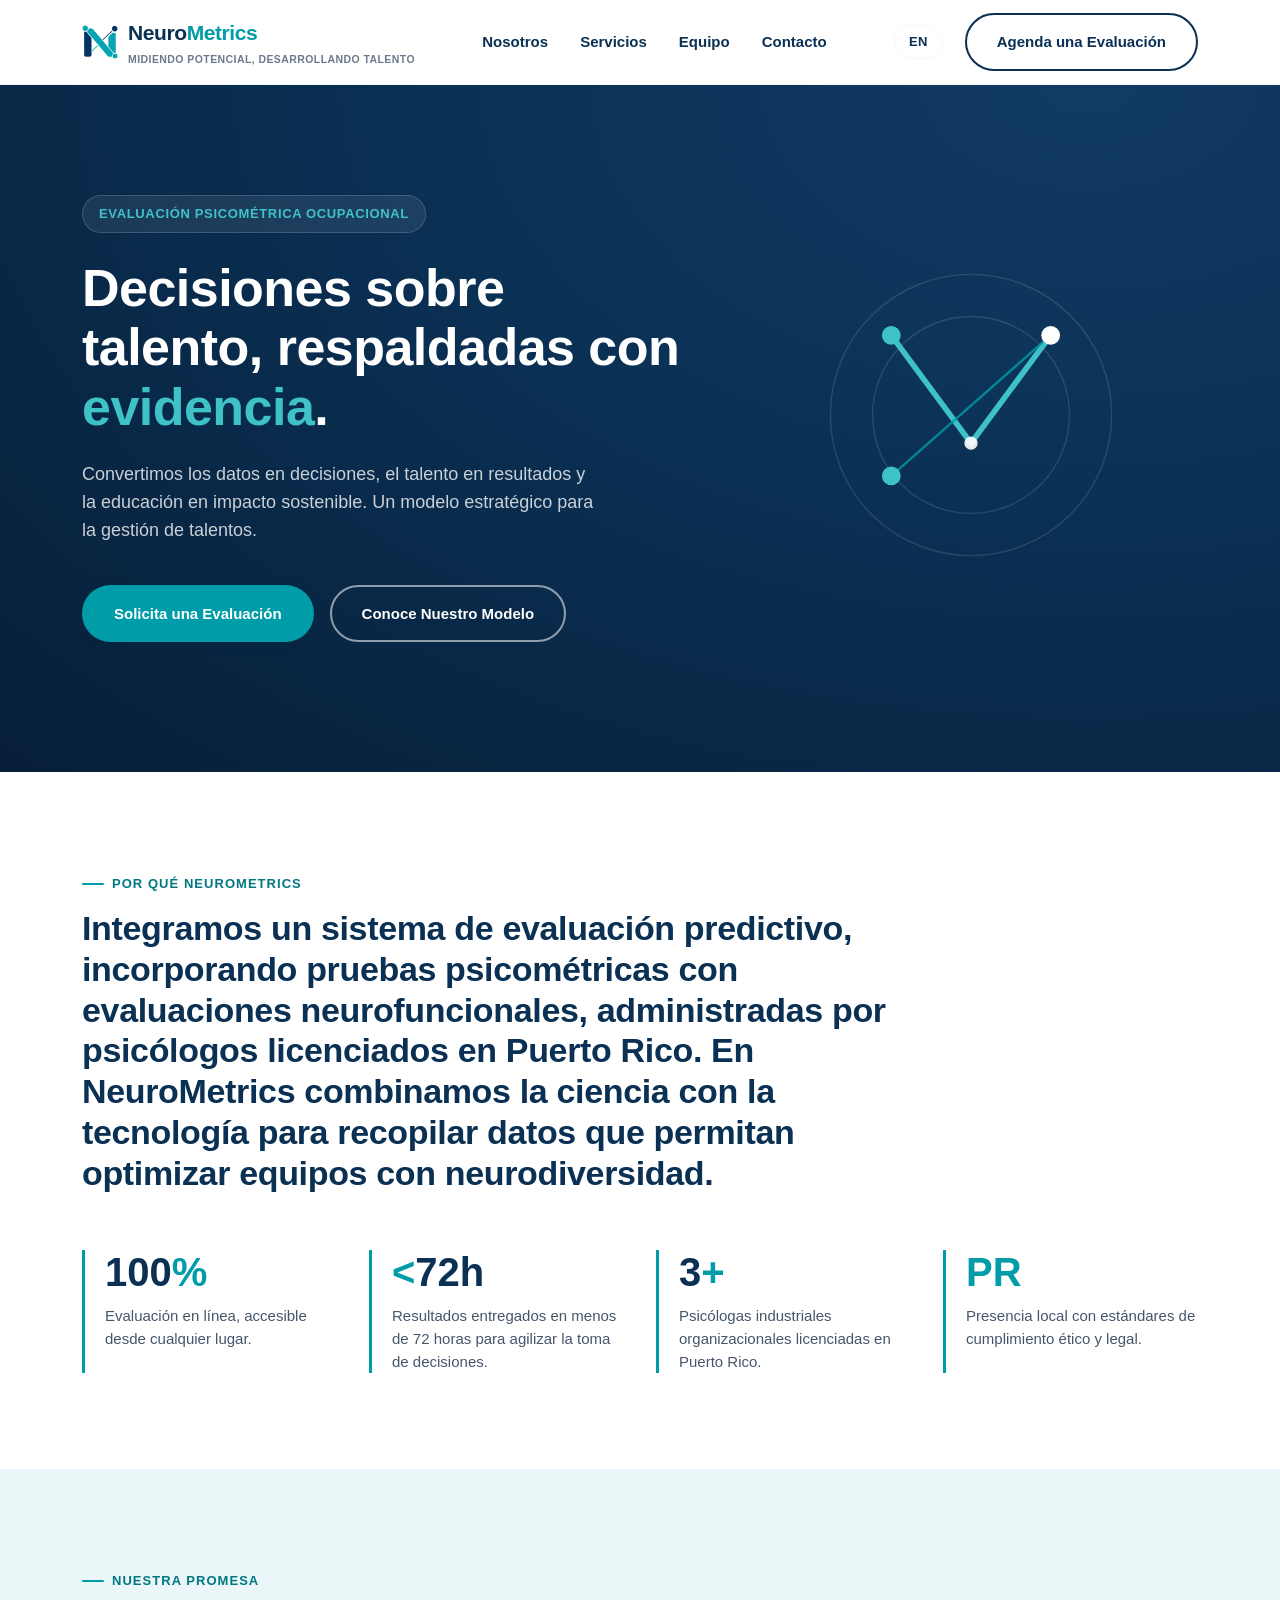
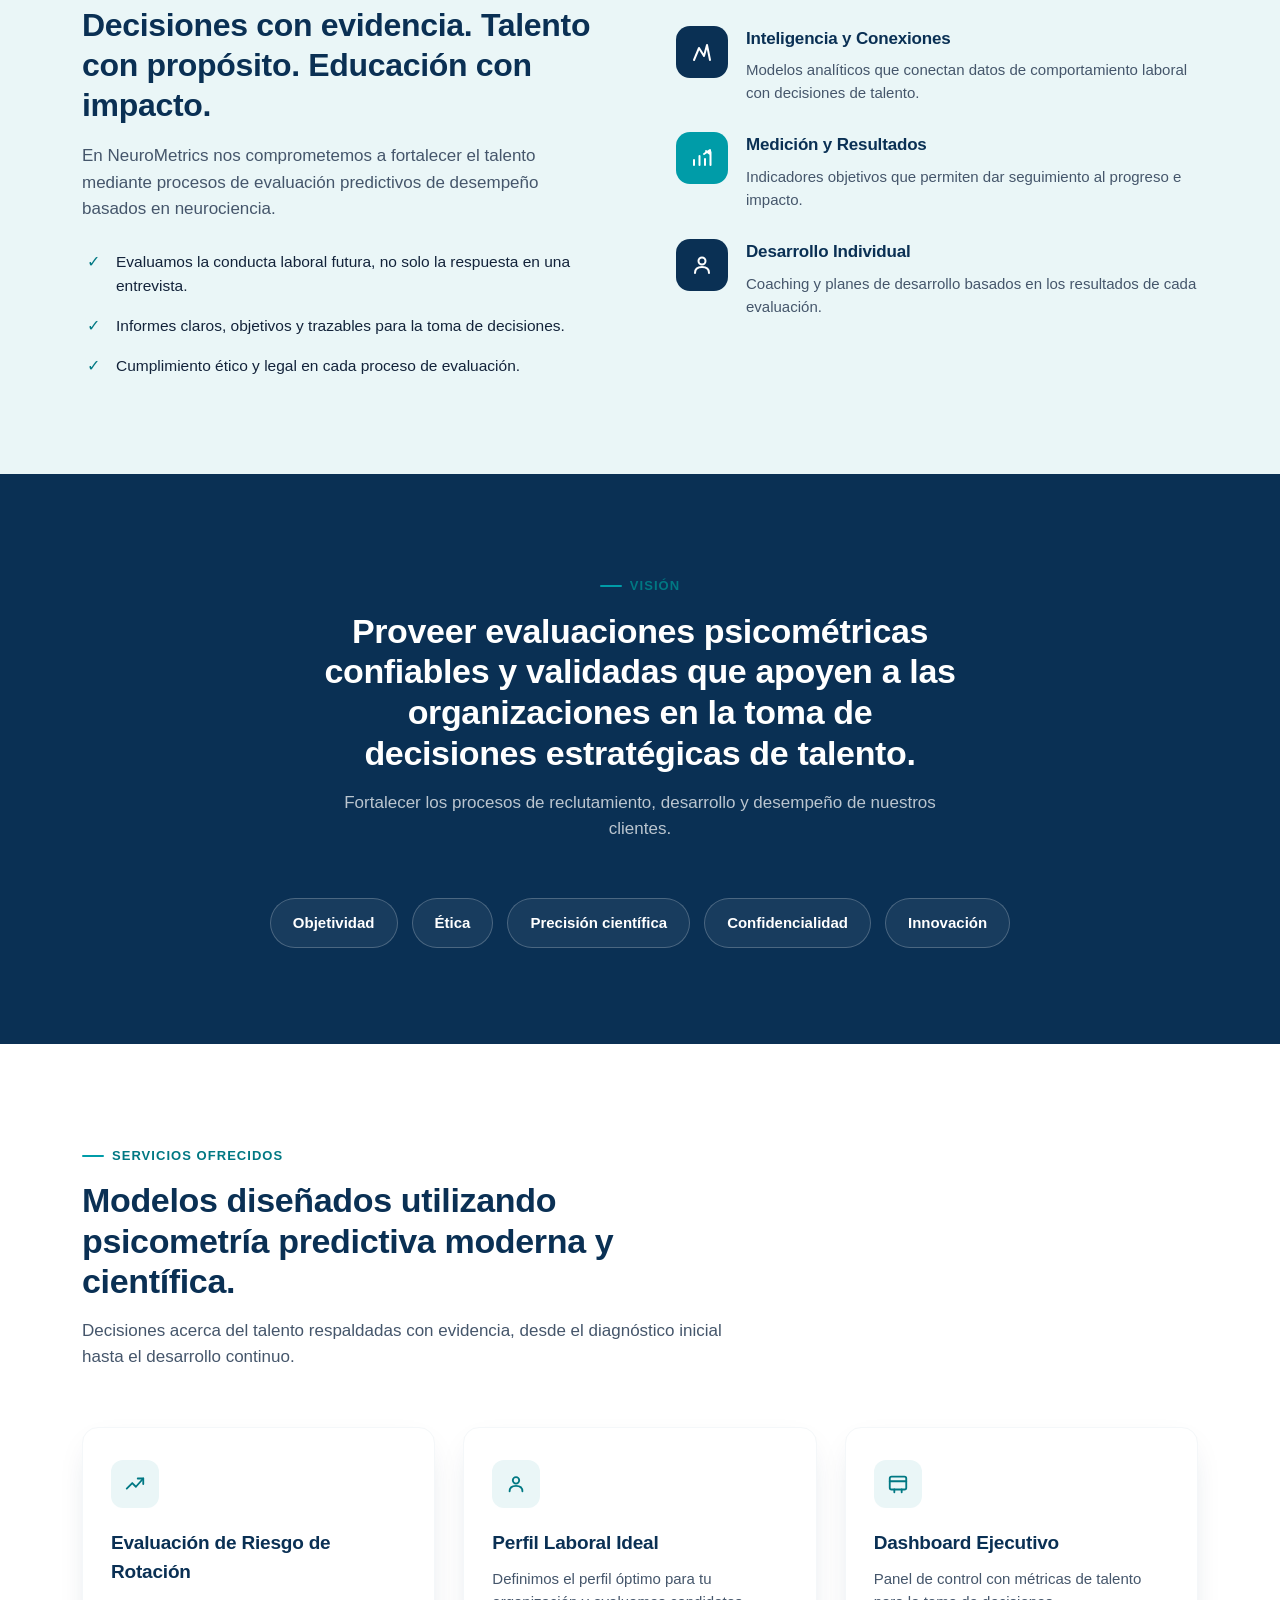
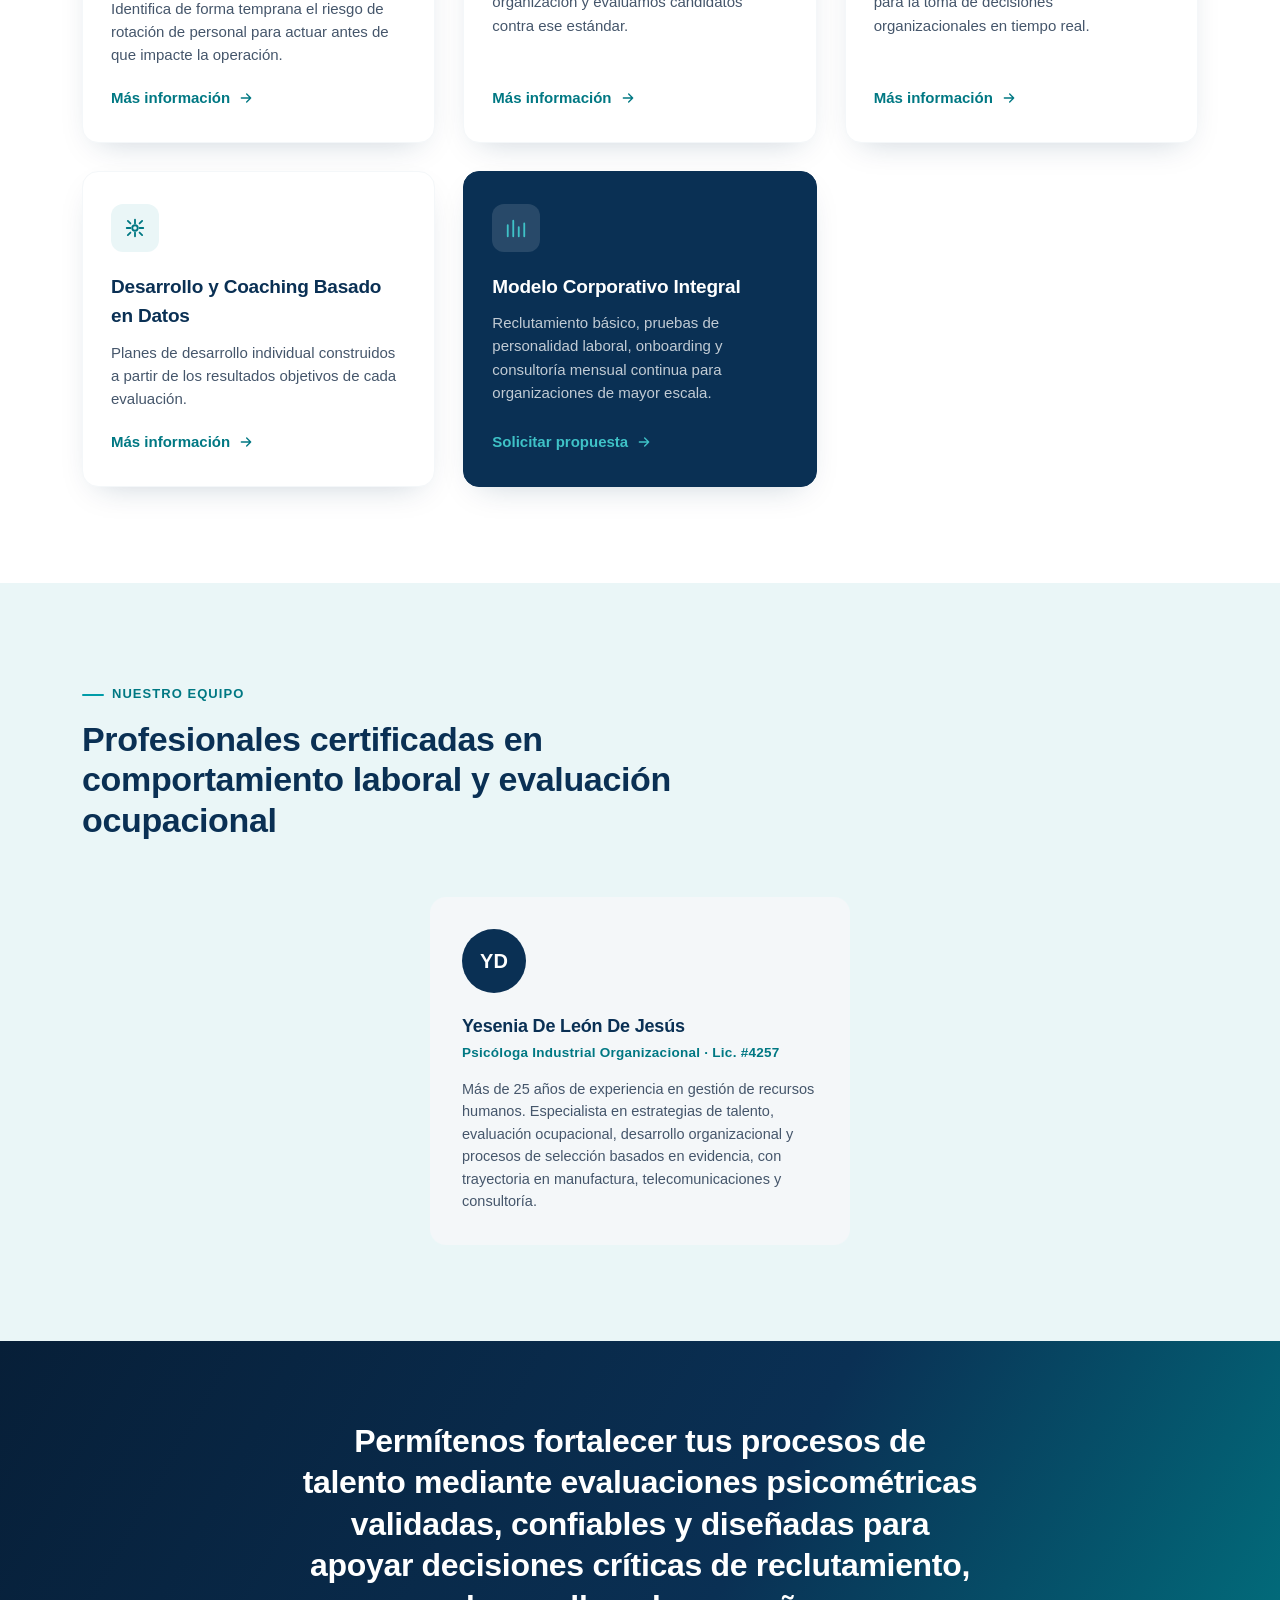
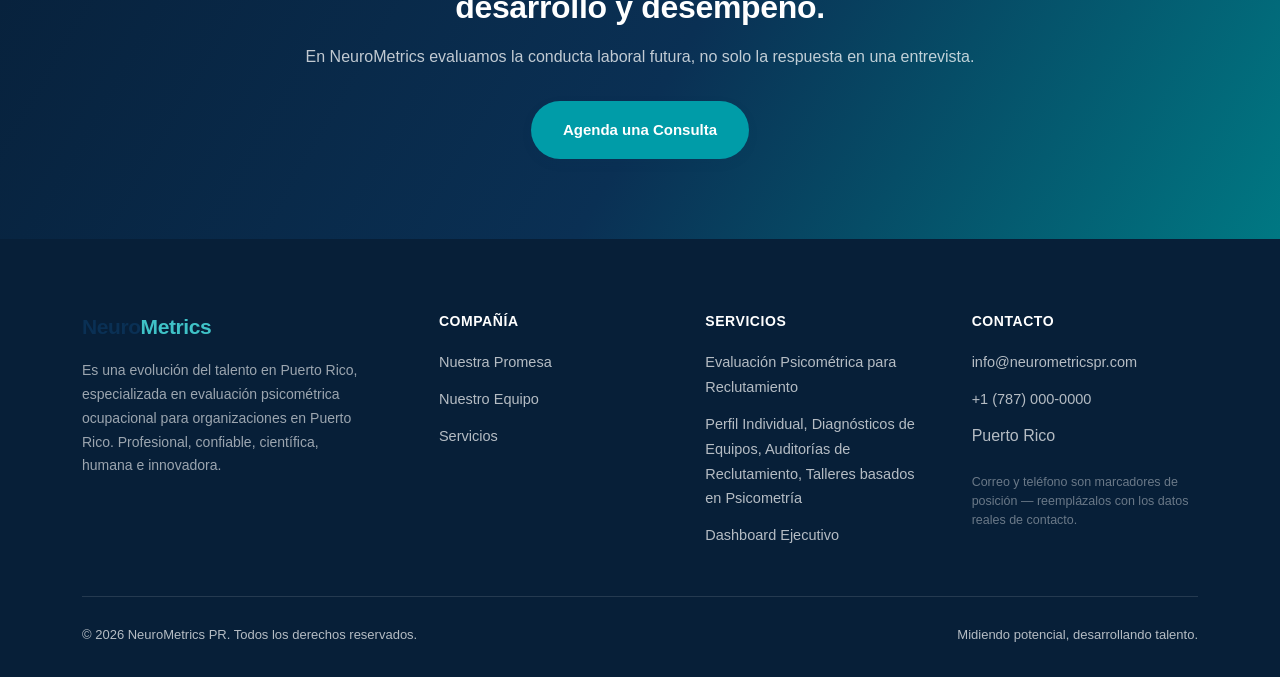
==== commit a4beff49: "Add English version of the site with language switcher Creates /en/index.html with full English tran" ====
--- a/index.html
+++ b/index.html
@@ -5,6 +5,9 @@
 <meta name="viewport" content="width=device-width, initial-scale=1.0">
 <title>NeuroMetrics PR | Evaluación Psicométrica Ocupacional</title>
 <meta name="description" content="NeuroMetrics: evaluaciones psicométricas y neurofuncionales para organizaciones en Puerto Rico. Decisiones sobre talento respaldadas con evidencia.">
+<link rel="alternate" hreflang="es" href="https://neurometricsteam.com/">
+<link rel="alternate" hreflang="en" href="https://neurometricsteam.com/en/">
+<link rel="alternate" hreflang="x-default" href="https://neurometricsteam.com/">
 <link rel="stylesheet" href="assets/css/styles.css?v=2">
 <link rel="icon" type="image/x-icon" href="favicon.ico">
 <link rel="icon" type="image/png" sizes="32x32" href="assets/img/favicon-32x32.png">
@@ -34,6 +37,7 @@
     </nav>
 
     <div class="header-cta">
+      <a href="/en/" class="lang-switch" aria-label="Switch to English" hreflang="en" lang="en">EN</a>
       <a href="#contacto" class="btn btn-outline-navy">Agenda una Evaluación</a>
       <button class="nav-toggle" aria-label="Abrir menú" aria-expanded="false">
         <span></span><span></span><span></span>
--- a/assets/css/styles.css
+++ b/assets/css/styles.css
@@ -276,6 +276,23 @@
   display: none;
 }
 
+.lang-switch {
+  flex: none;
+  font-size: 13px;
+  font-weight: 700;
+  letter-spacing: 0.03em;
+  color: var(--navy);
+  border: 1.5px solid var(--gray-100);
+  border-radius: 999px;
+  padding: 6px 14px;
+  transition: border-color 0.15s ease, color 0.15s ease;
+}
+
+.lang-switch:hover {
+  border-color: var(--teal);
+  color: var(--teal-dark);
+}
+
 .nav-toggle {
   display: none;
   flex: none;
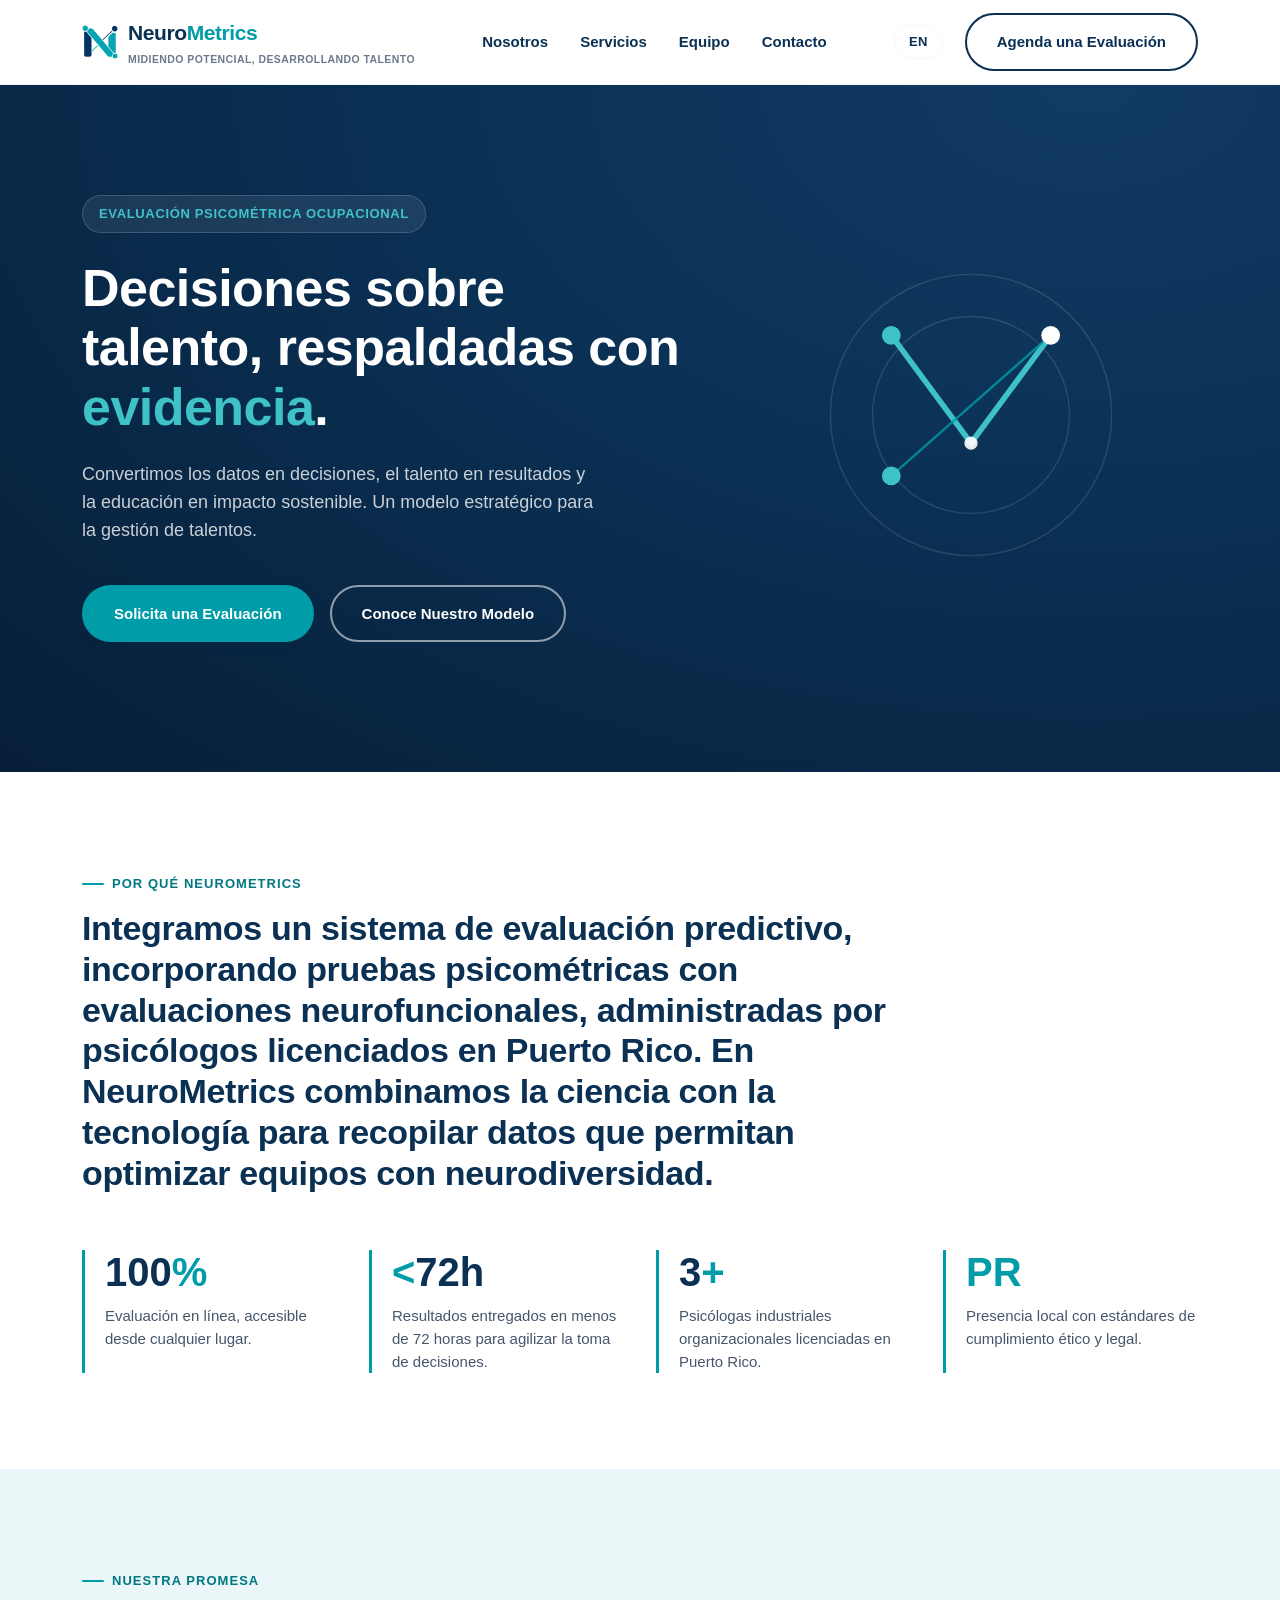
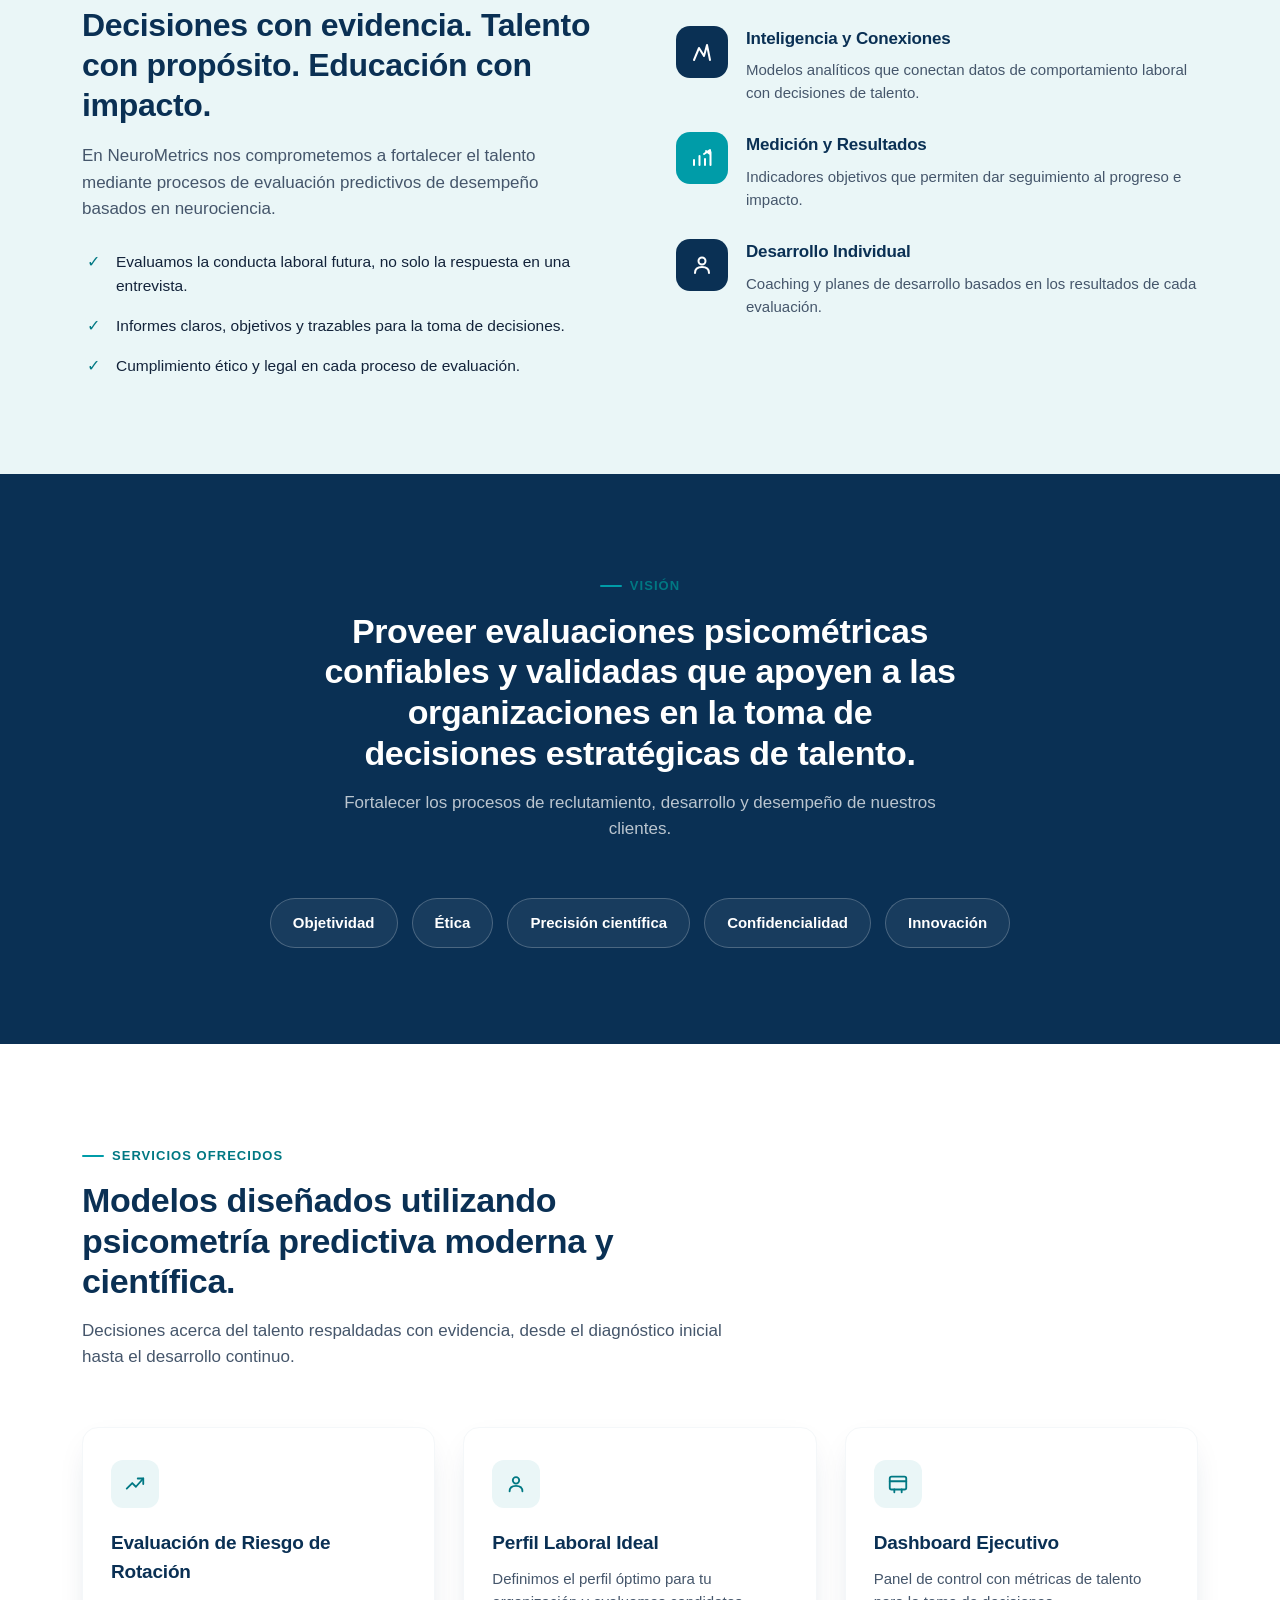
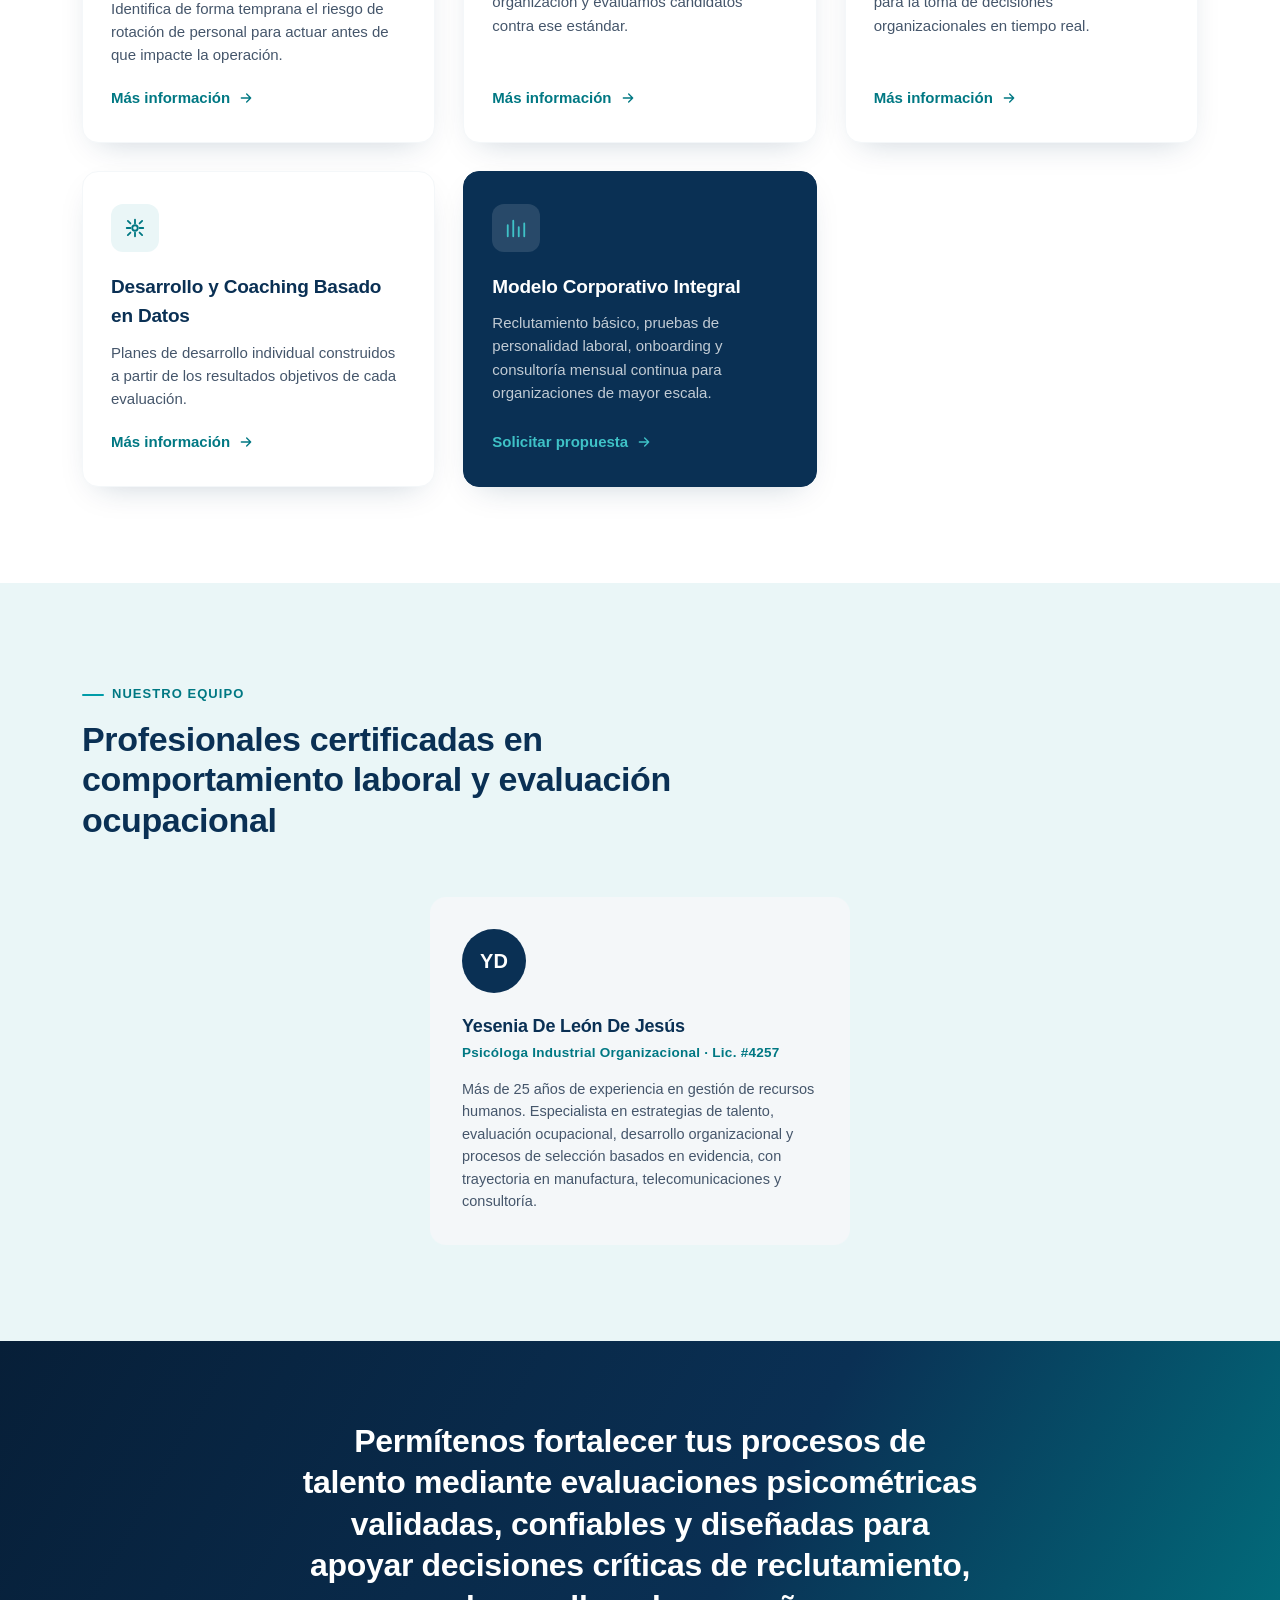
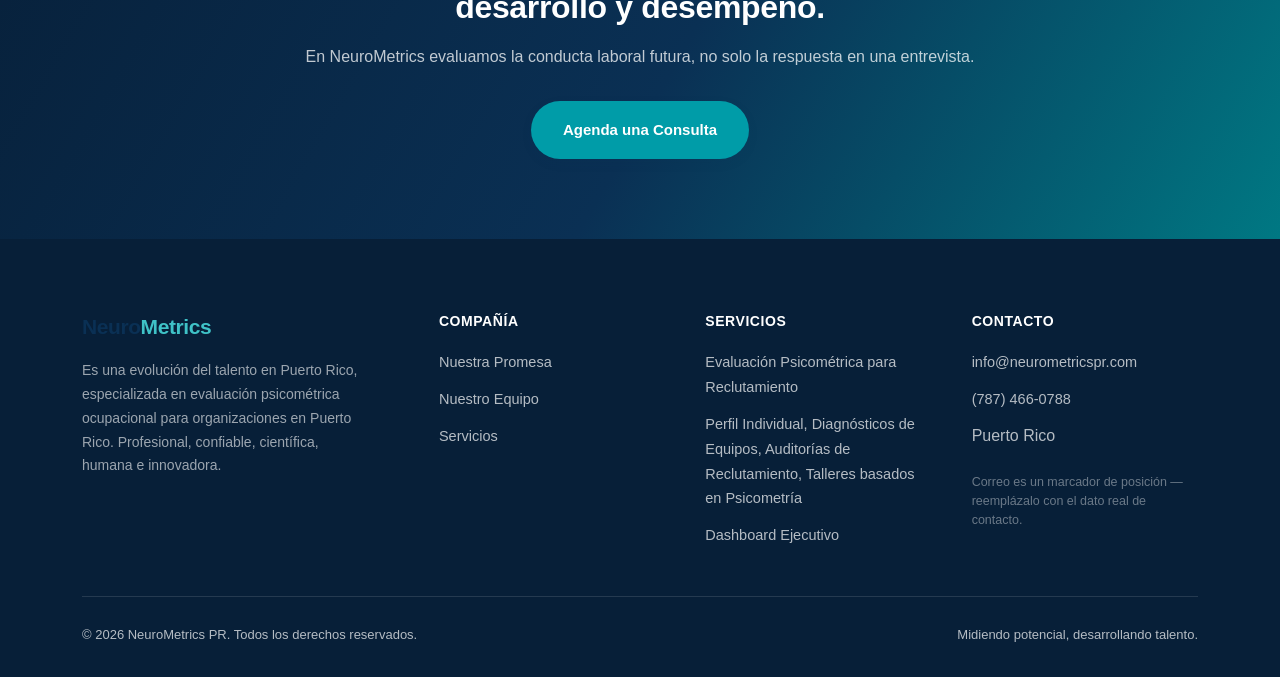
==== commit d9de119d: "Add real contact phone number to footer Replaces the placeholder phone with (787) 466-0788 in both t" ====
--- a/index.html
+++ b/index.html
@@ -282,10 +282,10 @@
         <h4>Contacto</h4>
         <ul>
           <li><a href="mailto:info@neurometricspr.com">info@neurometricspr.com</a></li>
-          <li><a href="tel:+17870000000">+1 (787) 000-0000</a></li>
+          <li><a href="tel:+17874660788">(787) 466-0788</a></li>
           <li>Puerto Rico</li>
         </ul>
-        <p class="footer-note">Correo y teléfono son marcadores de posición — reemplázalos con los datos reales de contacto.</p>
+        <p class="footer-note">Correo es un marcador de posición — reemplázalo con el dato real de contacto.</p>
       </div>
     </div>
 
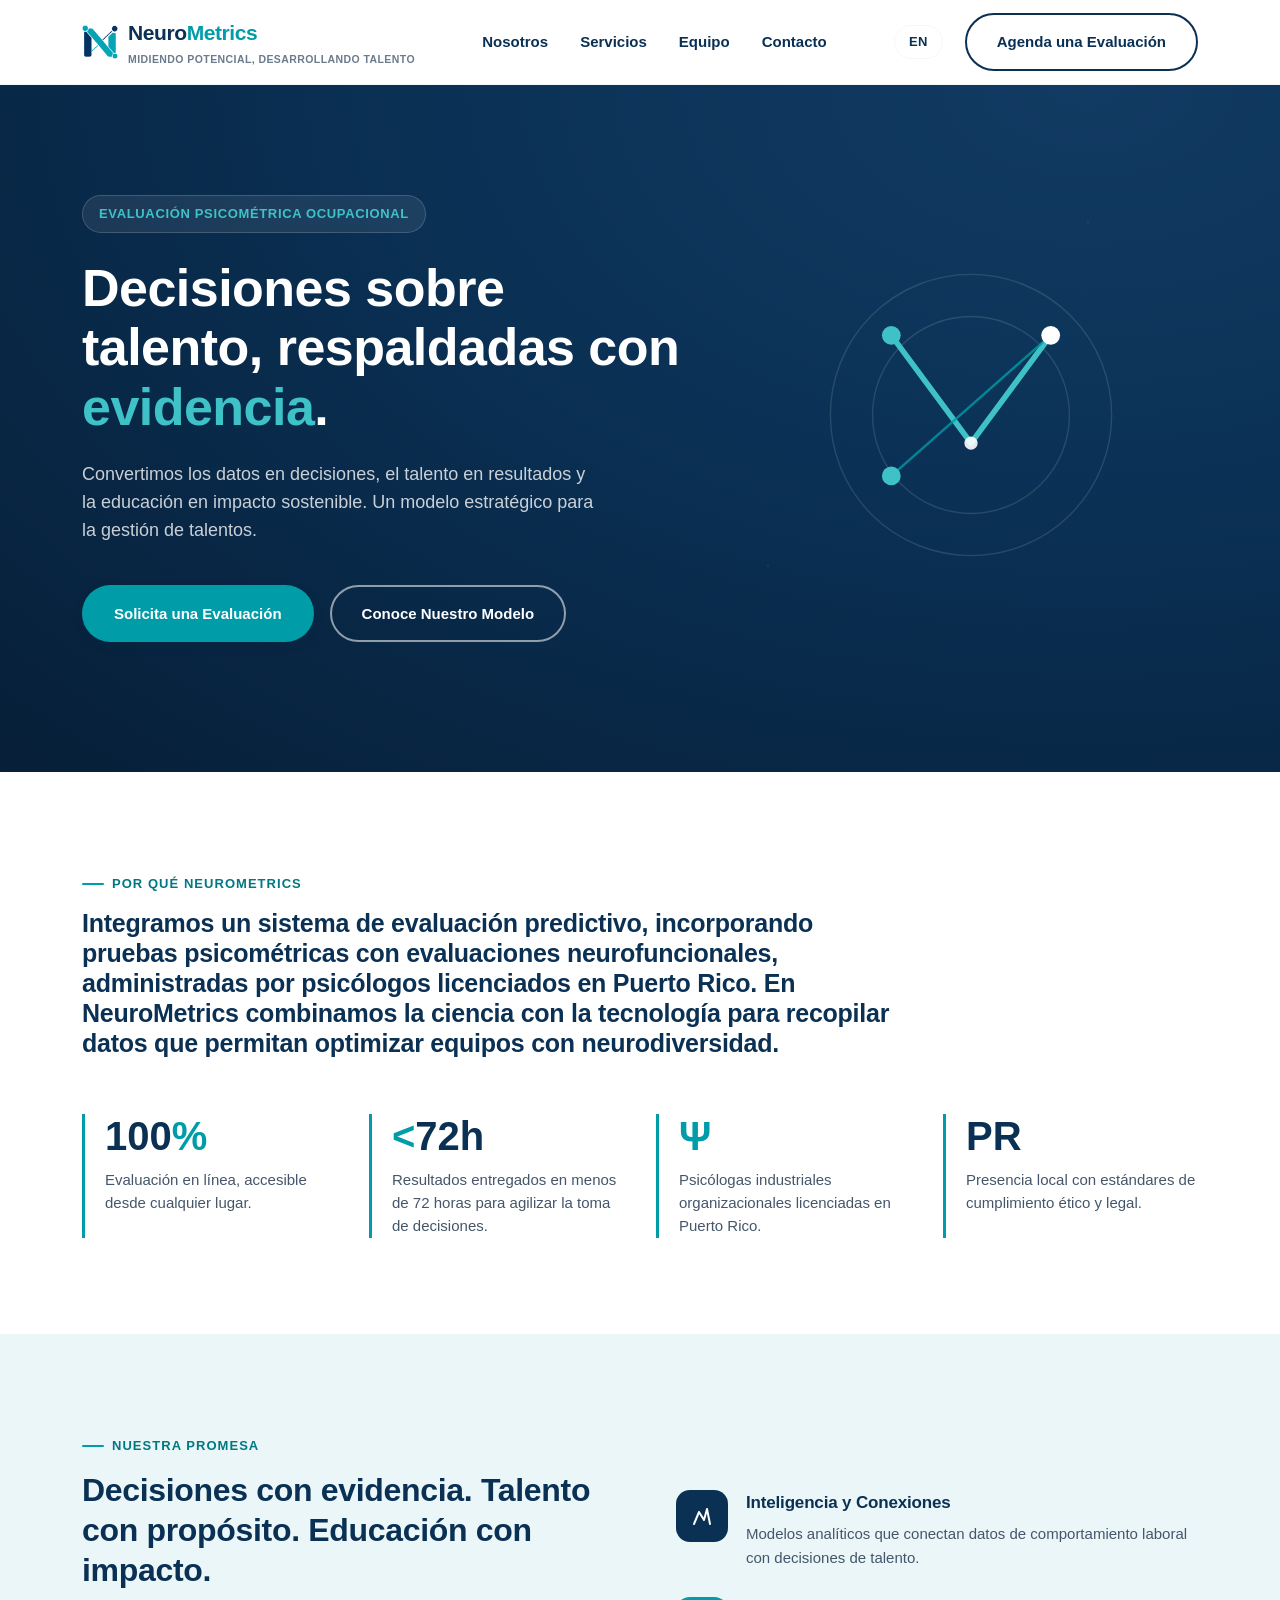
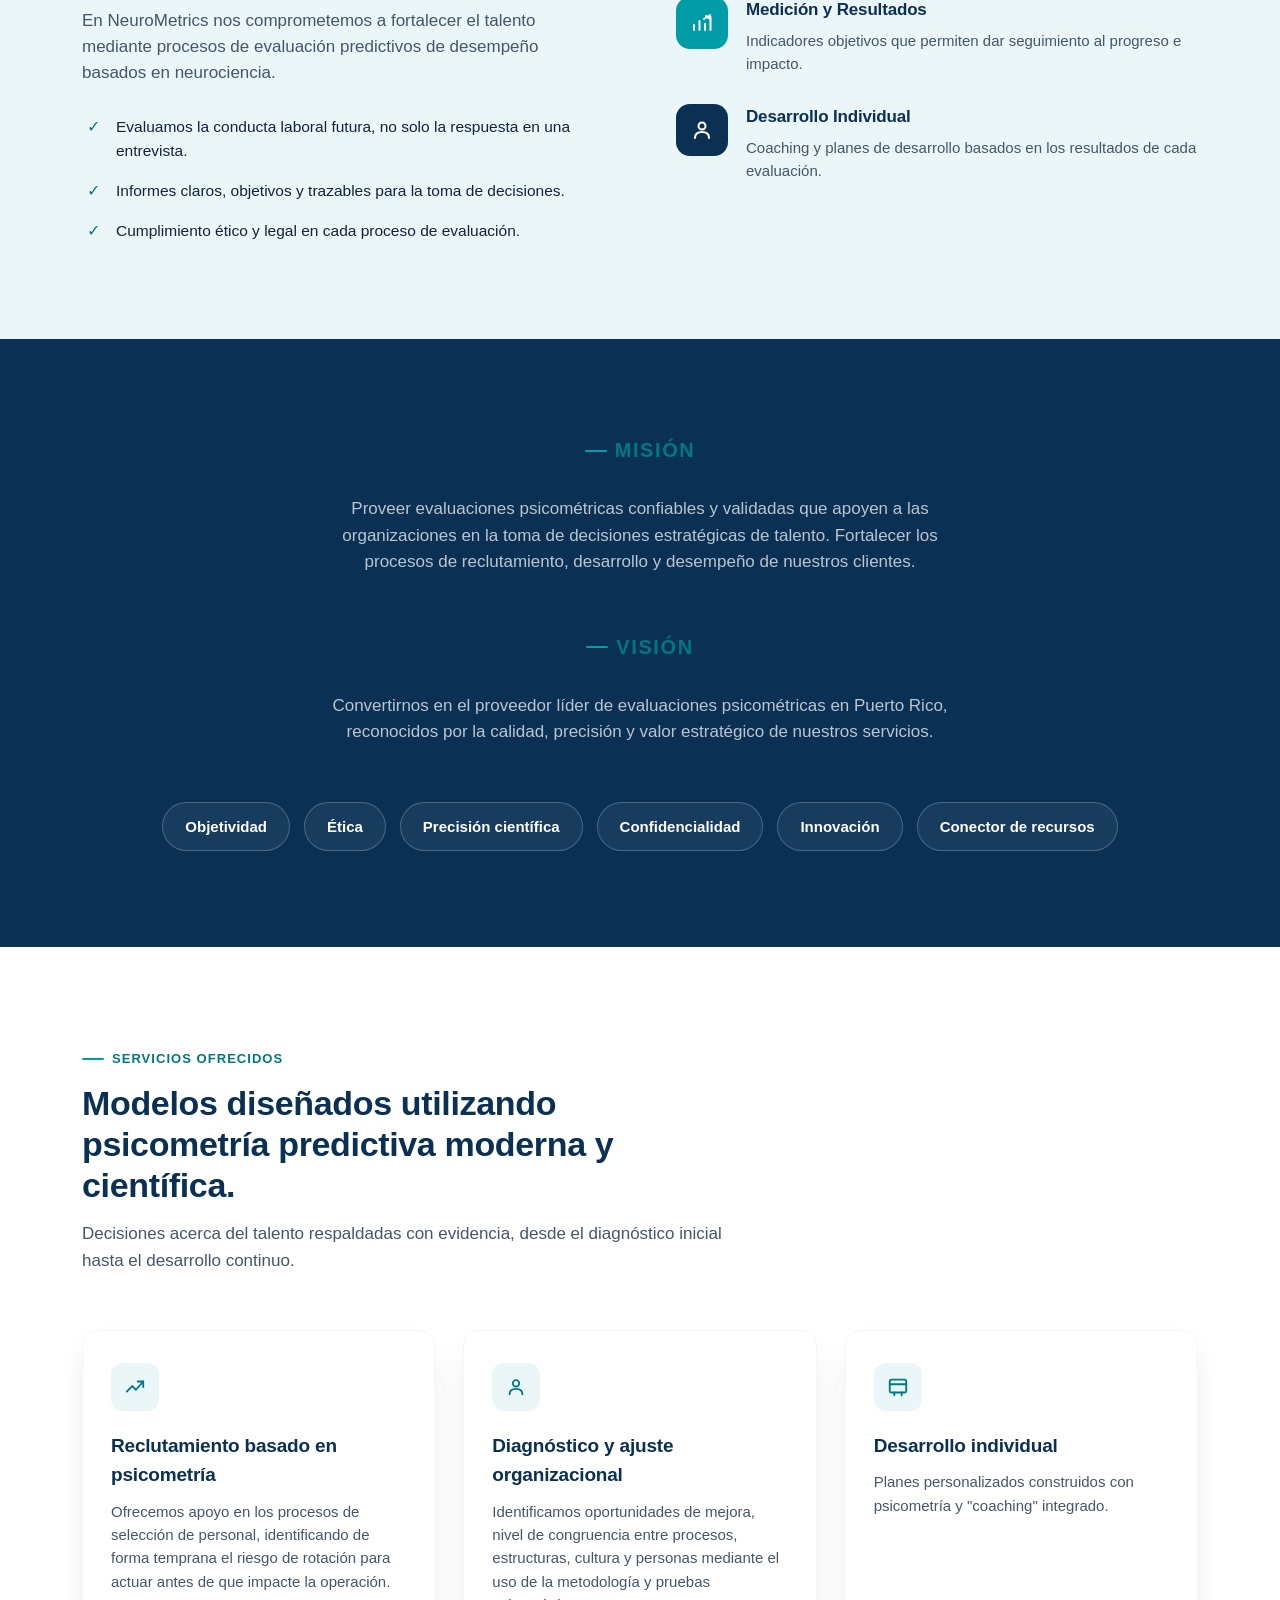
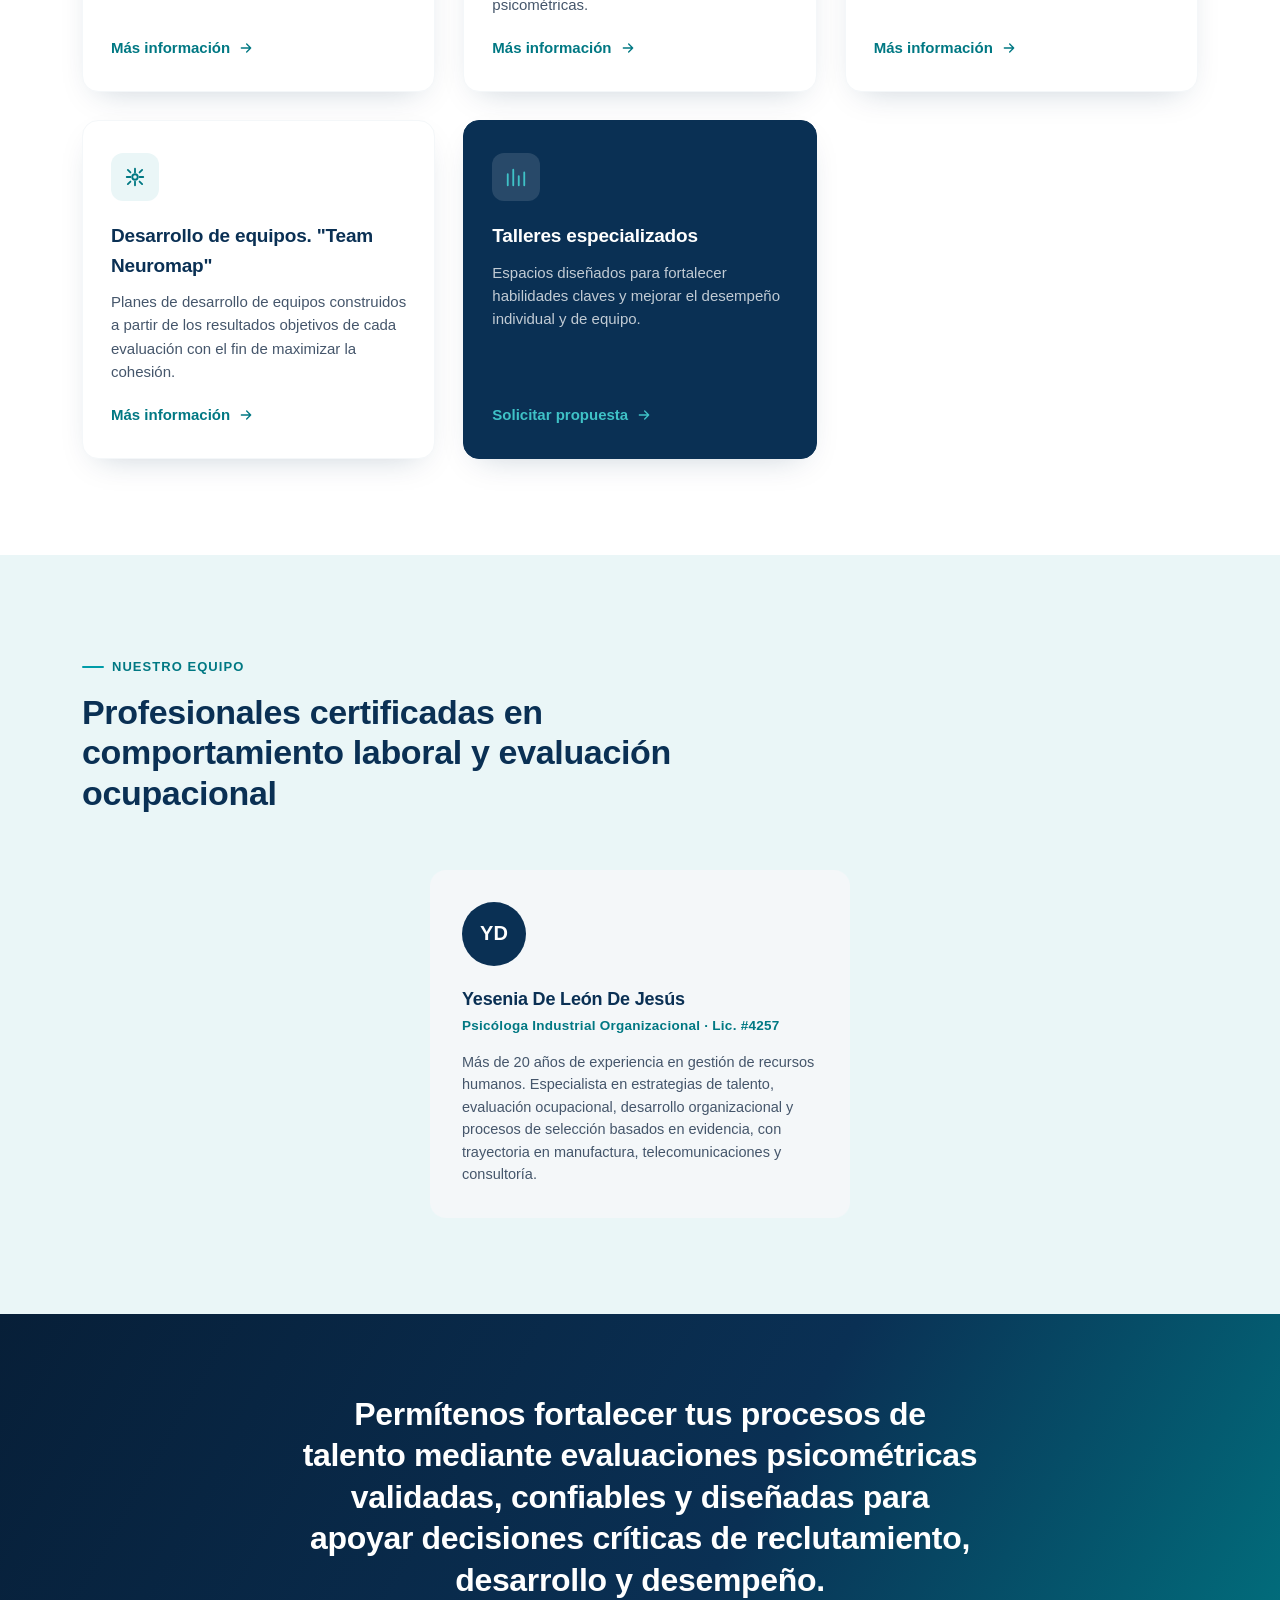
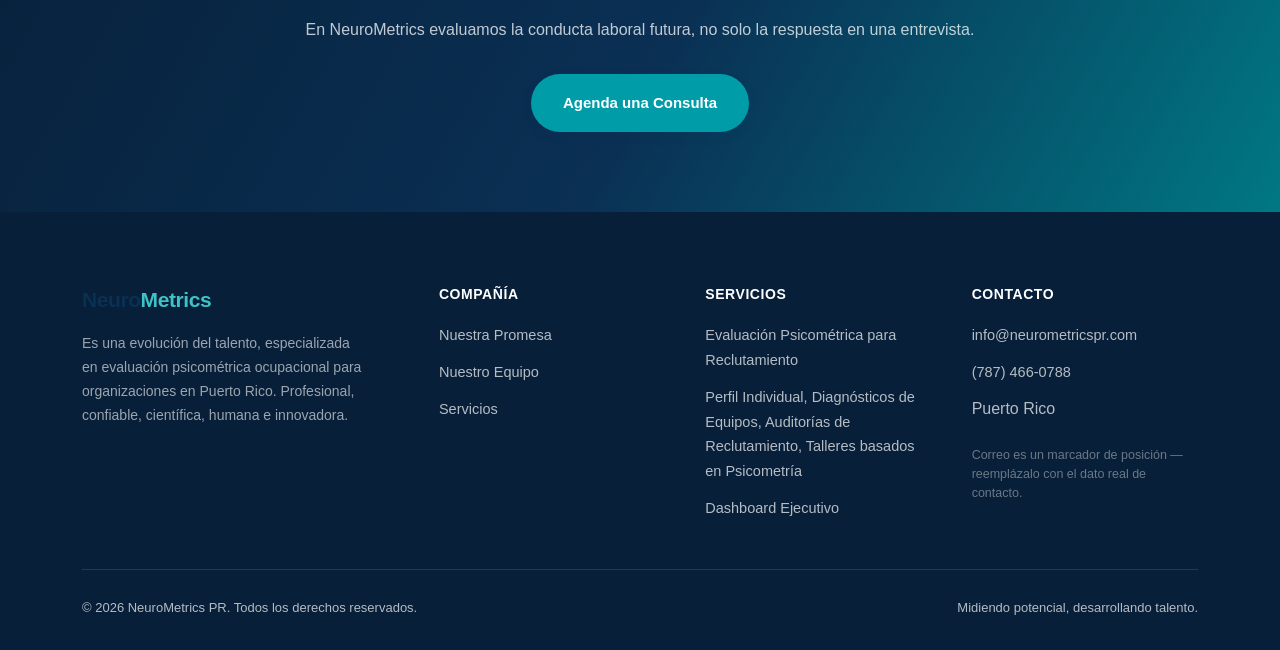
==== commit 24d23d47: "Add Misión/Visión split section and fix spelling errors Adds separate Misión and Visión blocks with " ====
--- a/index.html
+++ b/index.html
@@ -81,7 +81,7 @@
     <div class="container">
       <div class="section-head">
         <span class="eyebrow">Por qué NeuroMetrics</span>
-        <h2>Integramos un sistema de evaluación predictivo, incorporando pruebas psicométricas con evaluaciones neurofuncionales, administradas por psicólogos licenciados en Puerto Rico. En NeuroMetrics combinamos la ciencia con la tecnología para recopilar datos que permitan optimizar equipos con neurodiversidad.</h2>
+        <h3>Integramos un sistema de evaluación predictivo, incorporando pruebas psicométricas con evaluaciones neurofuncionales, administradas por psicólogos licenciados en Puerto Rico. En NeuroMetrics combinamos la ciencia con la tecnología para recopilar datos que permitan optimizar equipos con neurodiversidad.</h3>
       </div>
 
       <div class="why-grid">
@@ -94,11 +94,11 @@
           <p>Resultados entregados en menos de 72 horas para agilizar la toma de decisiones.</p>
         </div>
         <div class="why-card">
-          <div class="num">3<span>+</span></div>
+          <div class="num"><span>&#936</span></div>
           <p>Psicólogas industriales organizacionales licenciadas en Puerto Rico.</p>
         </div>
         <div class="why-card">
-          <div class="num"><span>PR</span></div>
+          <div class="num">PR</div>
           <p>Presencia local con estándares de cumplimiento ético y legal.</p>
         </div>
       </div>
@@ -153,13 +153,19 @@
     </div>
   </section>
 
-  <!-- VISION + PILLARS -->
+  <!-- Mision + Vision + PILLARS -->
   <section class="pillars-band">
     <div class="container">
       <div class="section-head center">
-        <span class="eyebrow">Visión</span>
-        <h2>Proveer evaluaciones psicométricas confiables y validadas que apoyen a las organizaciones en la toma de decisiones estratégicas de talento.</h2>
-        <p>Fortalecer los procesos de reclutamiento, desarrollo y desempeño de nuestros clientes.</p>
+        <span class="eyebrowMisionVision">Misión</span>
+        <p>Proveer evaluaciones psicométricas confiables y validadas que apoyen a las organizaciones en la toma de decisiones estratégicas de talento. Fortalecer los procesos de reclutamiento, desarrollo y desempeño de nuestros clientes.</p>
+        <!-- <p>Fortalecer los procesos de reclutamiento, desarrollo y desempeño de nuestros clientes.</p> -->
+      </div>
+      <div class="container">
+      <div class="section-head center">
+        <span class="eyebrowMisionVision">Visión</span>
+        <p>Convertirnos en el proveedor líder de evaluaciones psicométricas en Puerto Rico, reconocidos por la calidad, precisión y valor estratégico de nuestros servicios.</p>
+        <!-- <p>Fortalecer los procesos de reclutamiento, desarrollo y desempeño de nuestros clientes.</p> -->
       </div>
 
       <div class="tag-grid" style="justify-content:center;">
@@ -168,6 +174,7 @@
         <span class="tag-pill">Precisión científica</span>
         <span class="tag-pill">Confidencialidad</span>
         <span class="tag-pill">Innovación</span>
+        <span class="tag-pill">Conector de recursos</span>
       </div>
     </div>
   </section>
@@ -184,36 +191,36 @@
       <div class="service-grid">
         <div class="service-card">
           <div class="icon"><svg width="22" height="22" viewBox="0 0 24 24" fill="none"><path d="M3 17 L9 11 L13 15 L21 6" stroke="currentColor" stroke-width="2" stroke-linecap="round" stroke-linejoin="round"/><path d="M15 6 L21 6 L21 12" stroke="currentColor" stroke-width="2" stroke-linecap="round" stroke-linejoin="round"/></svg></div>
-          <h3>Evaluación de Riesgo de Rotación</h3>
-          <p>Identifica de forma temprana el riesgo de rotación de personal para actuar antes de que impacte la operación.</p>
+          <h3>Reclutamiento basado en psicometría</h3>
+          <p>Ofrecemos apoyo en los procesos de selección de personal, identificando de forma temprana el riesgo de rotación para actuar antes de que impacte la operación.</p>
           <a href="#contacto" class="link-arrow">Más información <svg width="16" height="16" viewBox="0 0 24 24" fill="none"><path d="M5 12h14M13 6l6 6-6 6" stroke="currentColor" stroke-width="2" stroke-linecap="round" stroke-linejoin="round"/></svg></a>
         </div>
 
         <div class="service-card">
           <div class="icon"><svg width="22" height="22" viewBox="0 0 24 24" fill="none"><circle cx="12" cy="8" r="3.5" stroke="currentColor" stroke-width="2"/><path d="M5 20 c0 -4 3 -6 7 -6 s7 2 7 6" stroke="currentColor" stroke-width="2" stroke-linecap="round"/></svg></div>
-          <h3>Perfil Laboral Ideal</h3>
-          <p>Definimos el perfil óptimo para tu organización y evaluamos candidatos contra ese estándar.</p>
+          <h3>Diagnóstico y ajuste organizacional</h3>
+          <p>Identificamos oportunidades de mejora, nivel de congruencia entre procesos, estructuras, cultura y personas mediante el uso de la metodología y pruebas psicométricas.</p>
           <a href="#contacto" class="link-arrow">Más información <svg width="16" height="16" viewBox="0 0 24 24" fill="none"><path d="M5 12h14M13 6l6 6-6 6" stroke="currentColor" stroke-width="2" stroke-linecap="round" stroke-linejoin="round"/></svg></a>
         </div>
 
         <div class="service-card">
           <div class="icon"><svg width="22" height="22" viewBox="0 0 24 24" fill="none"><rect x="3" y="4" width="18" height="14" rx="2" stroke="currentColor" stroke-width="2"/><path d="M3 9 h18 M8 18 v3 M16 18 v3" stroke="currentColor" stroke-width="2" stroke-linecap="round"/></svg></div>
-          <h3>Dashboard Ejecutivo</h3>
-          <p>Panel de control con métricas de talento para la toma de decisiones organizacionales en tiempo real.</p>
+          <h3>Desarrollo individual</h3>
+          <p>Planes personalizados  construidos con psicometría y "coaching" integrado.</p>
           <a href="#contacto" class="link-arrow">Más información <svg width="16" height="16" viewBox="0 0 24 24" fill="none"><path d="M5 12h14M13 6l6 6-6 6" stroke="currentColor" stroke-width="2" stroke-linecap="round" stroke-linejoin="round"/></svg></a>
         </div>
 
         <div class="service-card">
           <div class="icon"><svg width="22" height="22" viewBox="0 0 24 24" fill="none"><path d="M12 3 v4 M12 17 v4 M4.2 4.2 l2.8 2.8 M17 17 l2.8 2.8 M3 12 h4 M17 12 h4 M4.2 19.8 l2.8 -2.8 M17 7 l2.8 -2.8" stroke="currentColor" stroke-width="2" stroke-linecap="round"/><circle cx="12" cy="12" r="3" stroke="currentColor" stroke-width="2"/></svg></div>
-          <h3>Desarrollo y Coaching Basado en Datos</h3>
-          <p>Planes de desarrollo individual construidos a partir de los resultados objetivos de cada evaluación.</p>
+          <h3>Desarrollo de equipos. "Team Neuromap"</h3>
+          <p>Planes de desarrollo de equipos construidos a partir de los resultados objetivos de cada evaluación con el fin de maximizar la cohesión.</p>
           <a href="#contacto" class="link-arrow">Más información <svg width="16" height="16" viewBox="0 0 24 24" fill="none"><path d="M5 12h14M13 6l6 6-6 6" stroke="currentColor" stroke-width="2" stroke-linecap="round" stroke-linejoin="round"/></svg></a>
         </div>
 
         <div class="service-card featured">
           <div class="icon"><svg width="22" height="22" viewBox="0 0 24 24" fill="none"><path d="M3 21 V9 M9 21 V4 M15 21 V11 M21 21 V7" stroke="currentColor" stroke-width="2" stroke-linecap="round"/></svg></div>
-          <h3>Modelo Corporativo Integral</h3>
-          <p>Reclutamiento básico, pruebas de personalidad laboral, onboarding y consultoría mensual continua para organizaciones de mayor escala.</p>
+          <h3>Talleres especializados</h3>
+          <p>Espacios diseñados para fortalecer habilidades claves y mejorar el desempeño individual y de equipo.</p>
           <a href="#contacto" class="link-arrow">Solicitar propuesta <svg width="16" height="16" viewBox="0 0 24 24" fill="none"><path d="M5 12h14M13 6l6 6-6 6" stroke="currentColor" stroke-width="2" stroke-linecap="round" stroke-linejoin="round"/></svg></a>
         </div>
       </div>
@@ -233,7 +240,7 @@
           <div class="avatar">YD</div>
           <h3>Yesenia De León De Jesús</h3>
           <span class="role">Psicóloga Industrial Organizacional · Lic. #4257</span>
-          <p class="bio">Más de 25 años de experiencia en gestión de recursos humanos. Especialista en estrategias de talento, evaluación ocupacional, desarrollo organizacional y procesos de selección basados en evidencia, con trayectoria en manufactura, telecomunicaciones y consultoría.</p>
+          <p class="bio">Más de 20 años de experiencia en gestión de recursos humanos. Especialista en estrategias de talento, evaluación ocupacional, desarrollo organizacional y procesos de selección basados en evidencia, con trayectoria en manufactura, telecomunicaciones y consultoría.</p>
         </div>
       </div>
     </div>
@@ -257,7 +264,7 @@
     <div class="footer-grid">
       <div class="footer-brand">
         <span class="brand-word"><span class="n1">Neuro</span><span class="n2">Metrics</span></span>
-        <p>Es una evolución del talento en Puerto Rico, especializada en evaluación psicométrica ocupacional para organizaciones en Puerto Rico. Profesional, confiable, científica, humana e innovadora.</p>
+        <p>Es una evolución del talento, especializada en evaluación psicométrica ocupacional para organizaciones en Puerto Rico. Profesional, confiable, científica, humana e innovadora.</p>
       </div>
 
       <div class="footer-col">
--- a/assets/css/styles.css
+++ b/assets/css/styles.css
@@ -86,6 +86,17 @@
   color: var(--teal-dark);
   margin-bottom: 14px;
 }
+.eyebrowMisionVision {
+  display: inline-flex;
+  align-items: center;
+  gap: 8px;
+  font-size: 20px;
+  font-weight: 700;
+  letter-spacing: 0.08em;
+  text-transform: uppercase;
+  color: var(--teal-dark);
+  margin-bottom: 14px;
+}
 
 .eyebrow::before {
   content: "";
@@ -95,6 +106,14 @@
   border-radius: 2px;
 }
 
+.eyebrowMisionVision::before {
+  content: "";
+  width: 22px;
+  height: 2px;
+  background: var(--teal);
+  border-radius: 2px;
+}
+
 section {
   padding: var(--section-pad) 0;
 }
@@ -112,6 +131,11 @@
 
 .section-head h2 {
   font-size: 34px;
+  line-height: 1.2;
+}
+
+.section-head h3 {
+  font-size: 25px;
   line-height: 1.2;
 }
 
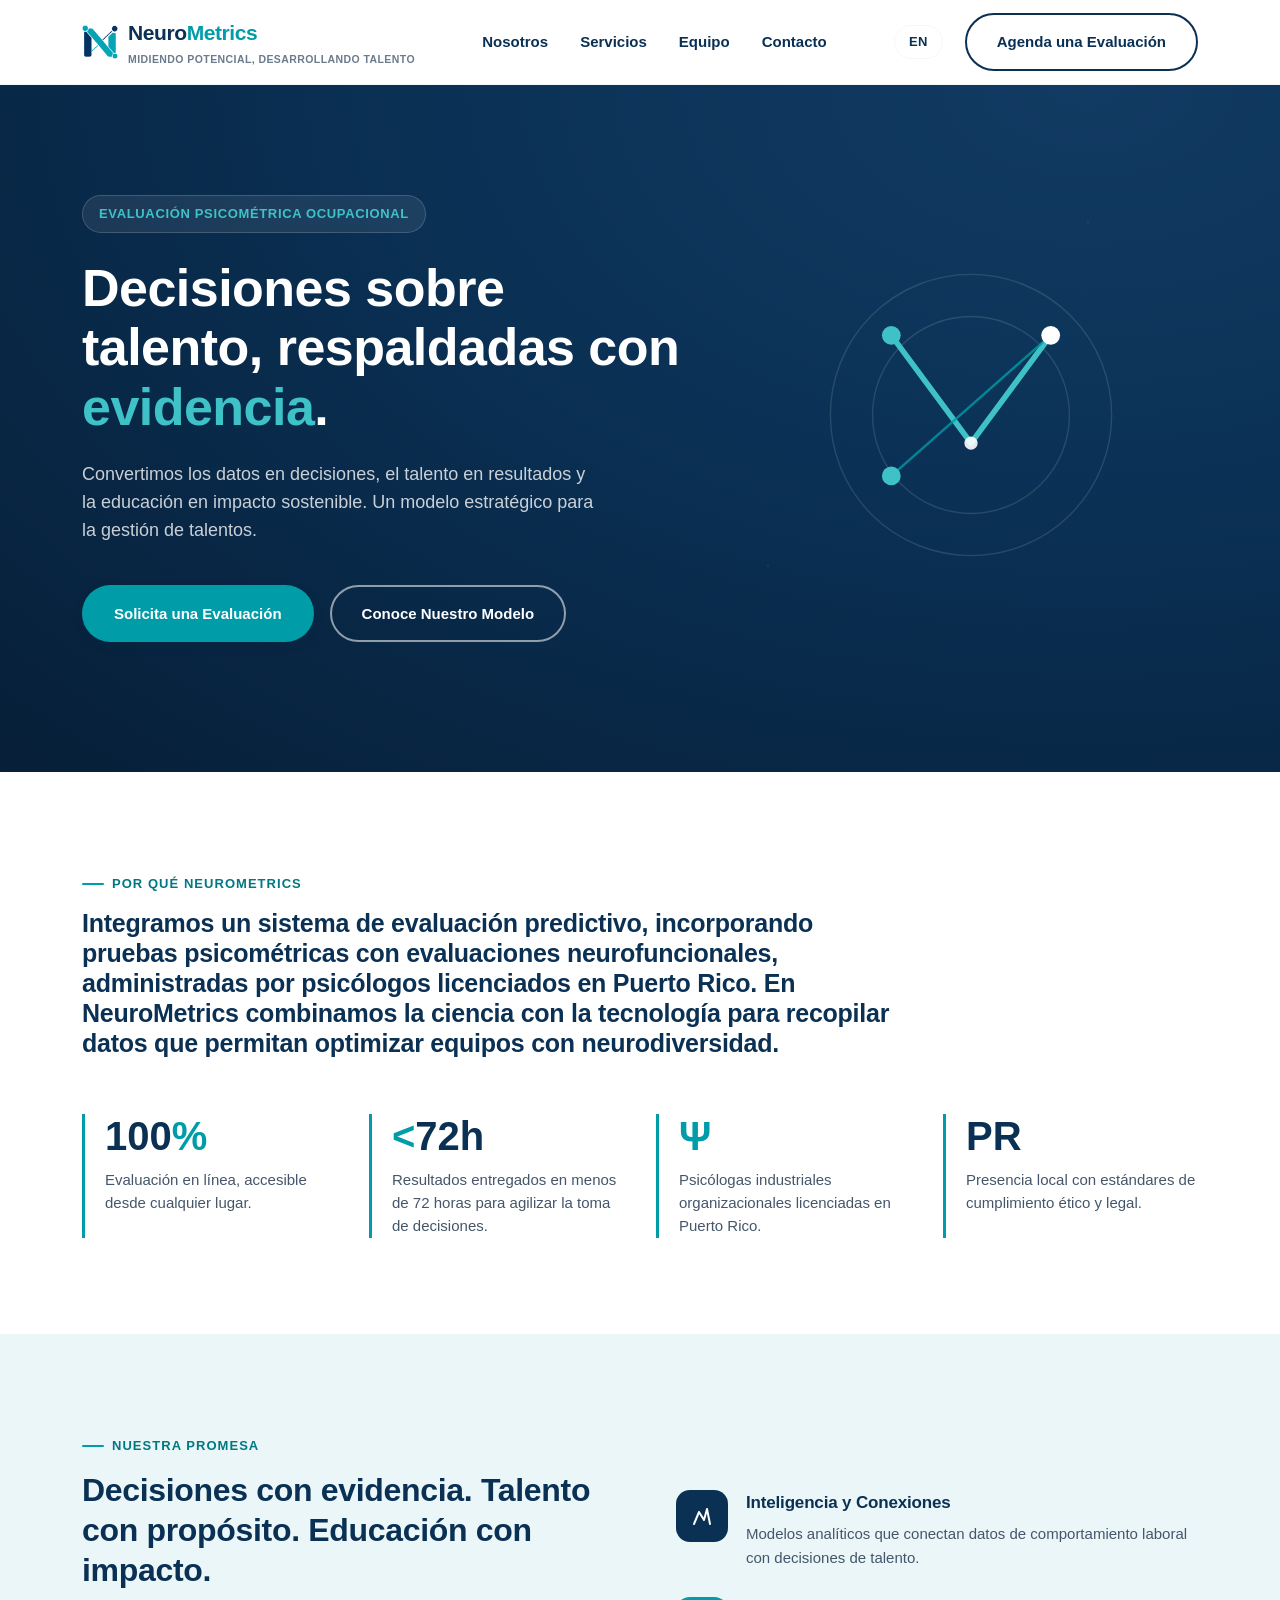
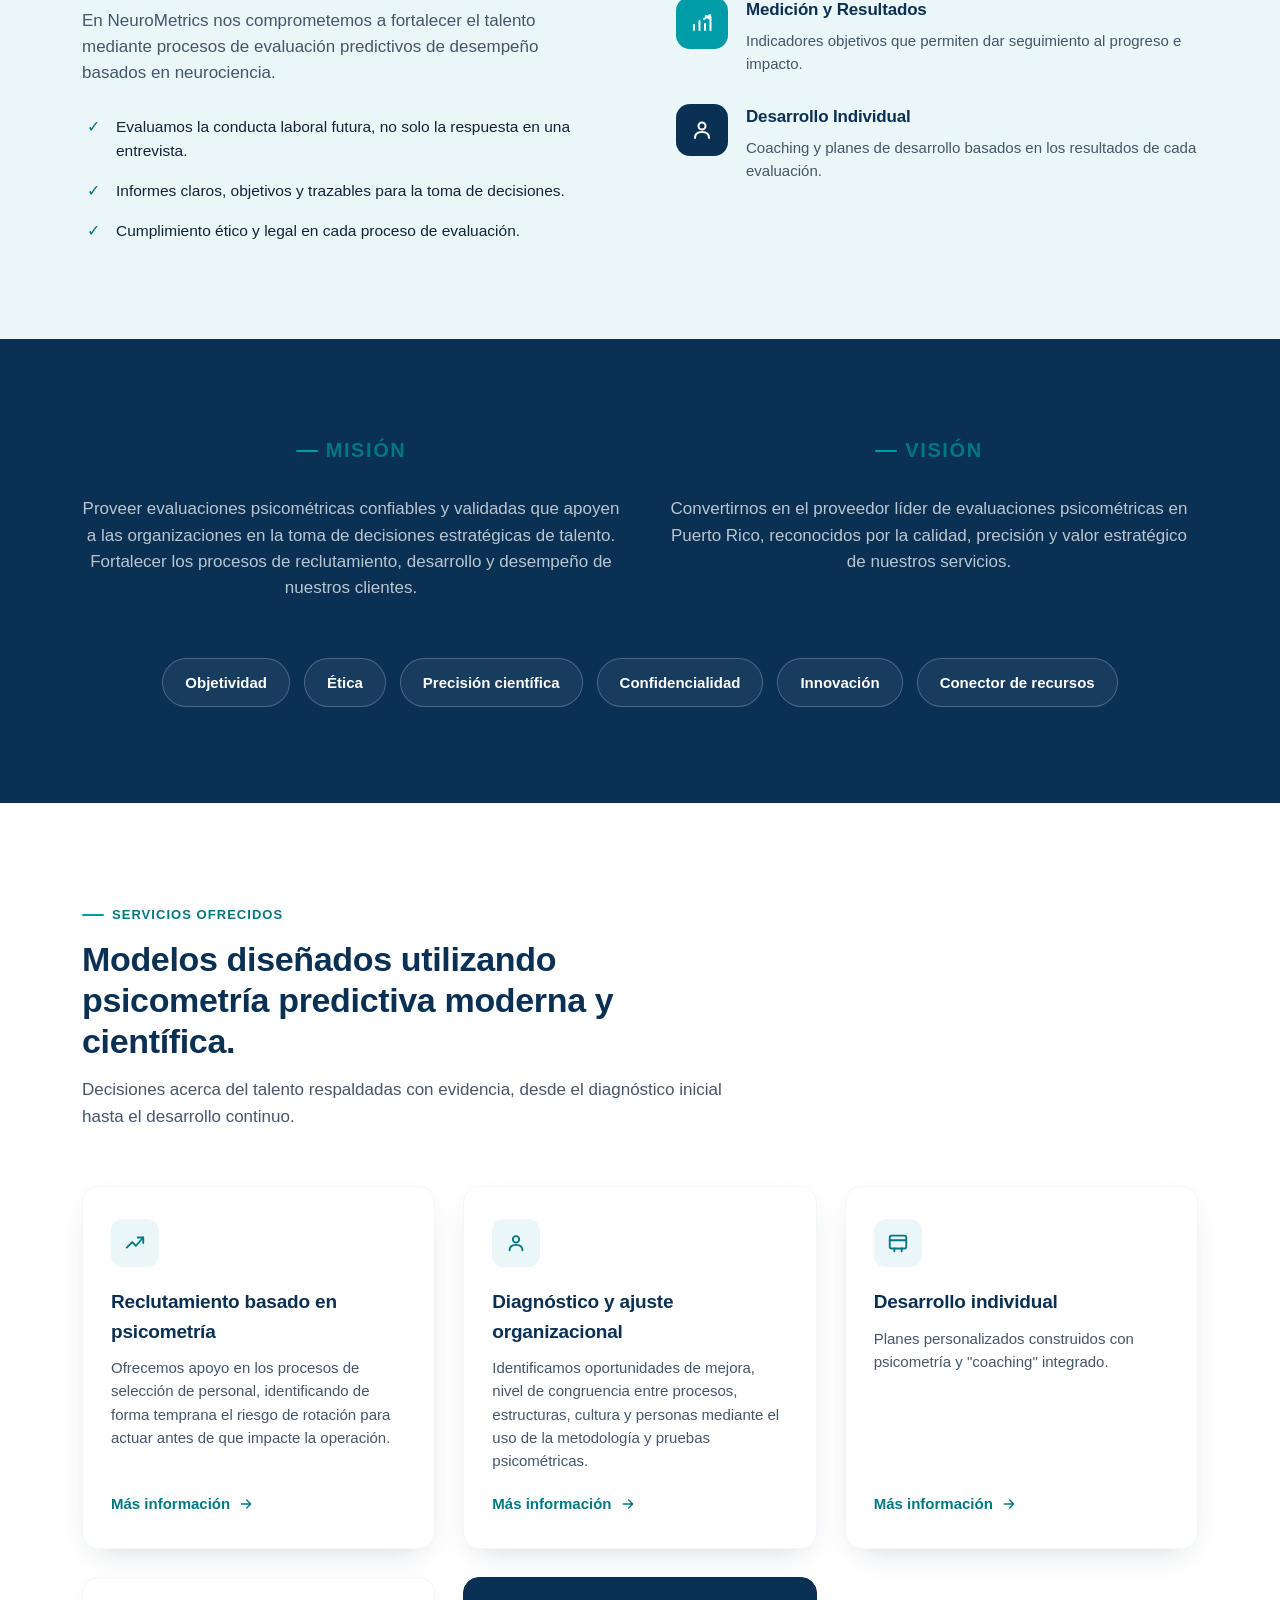
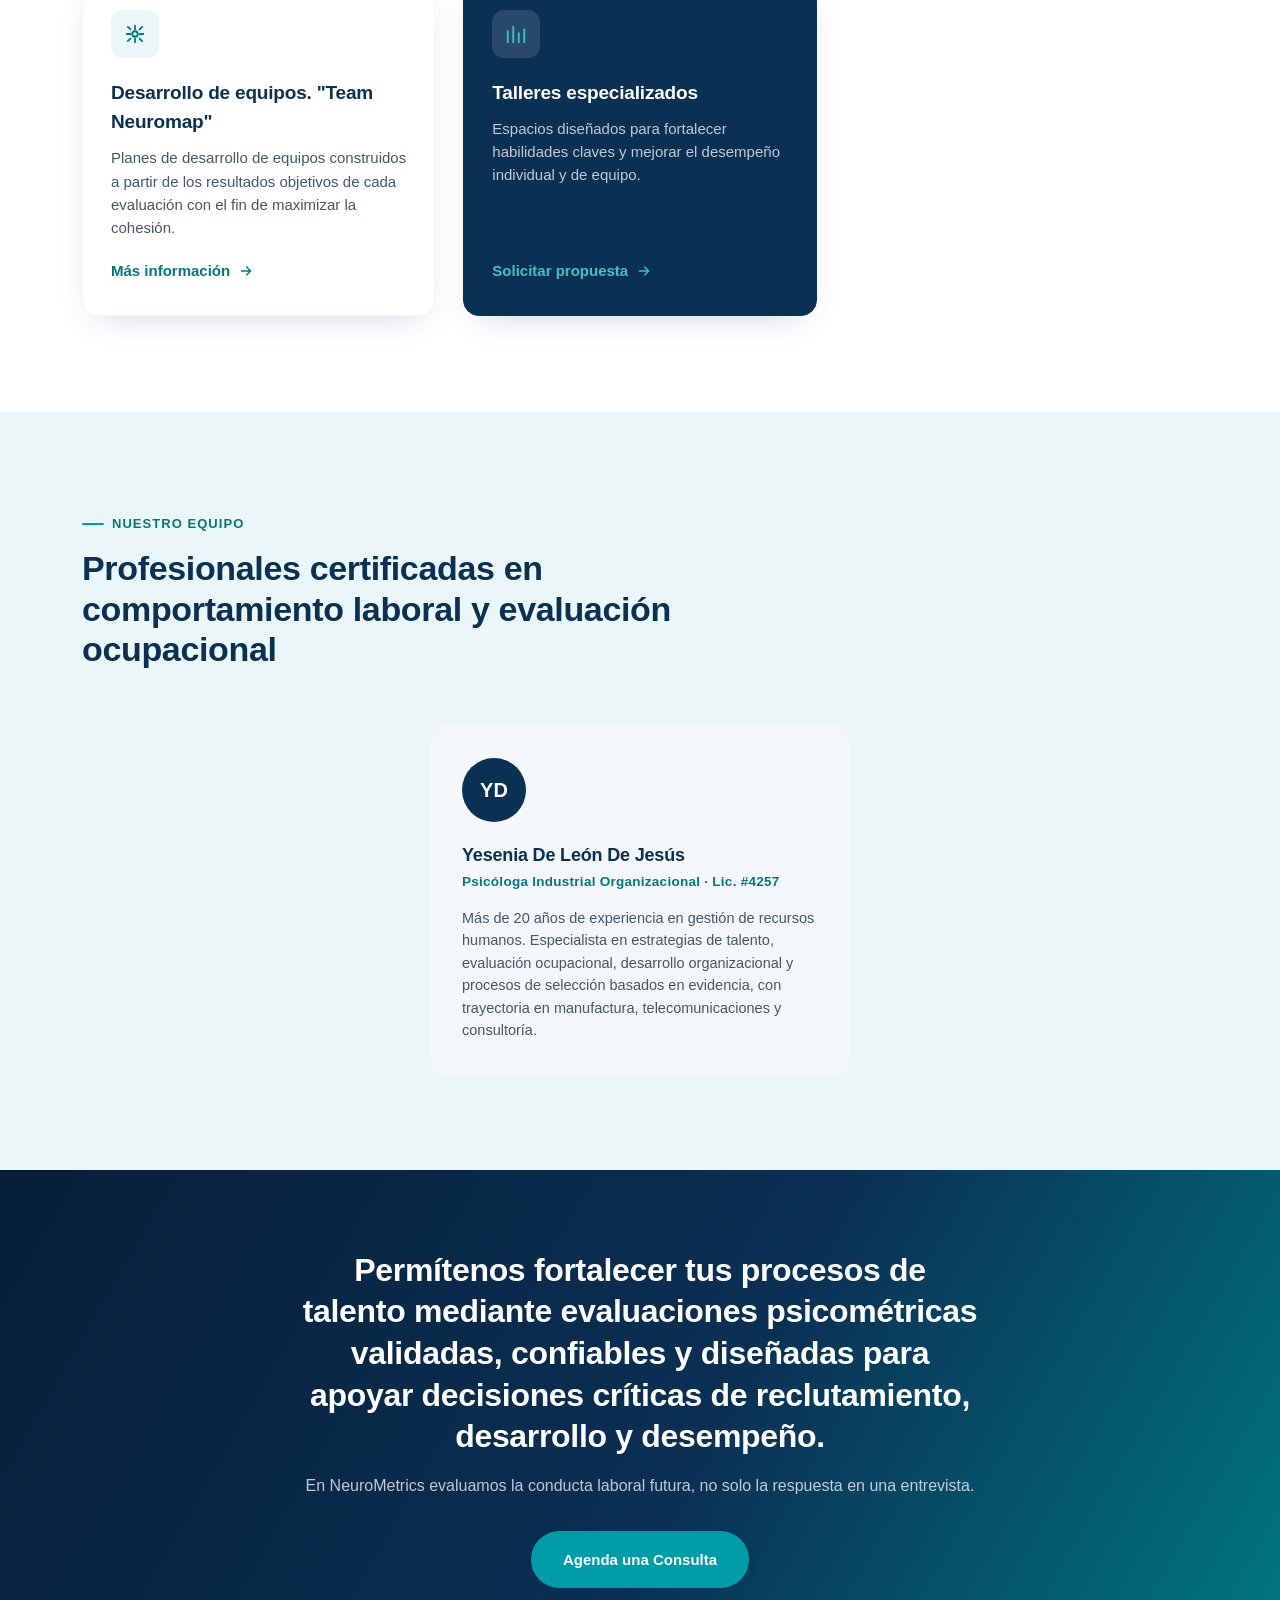
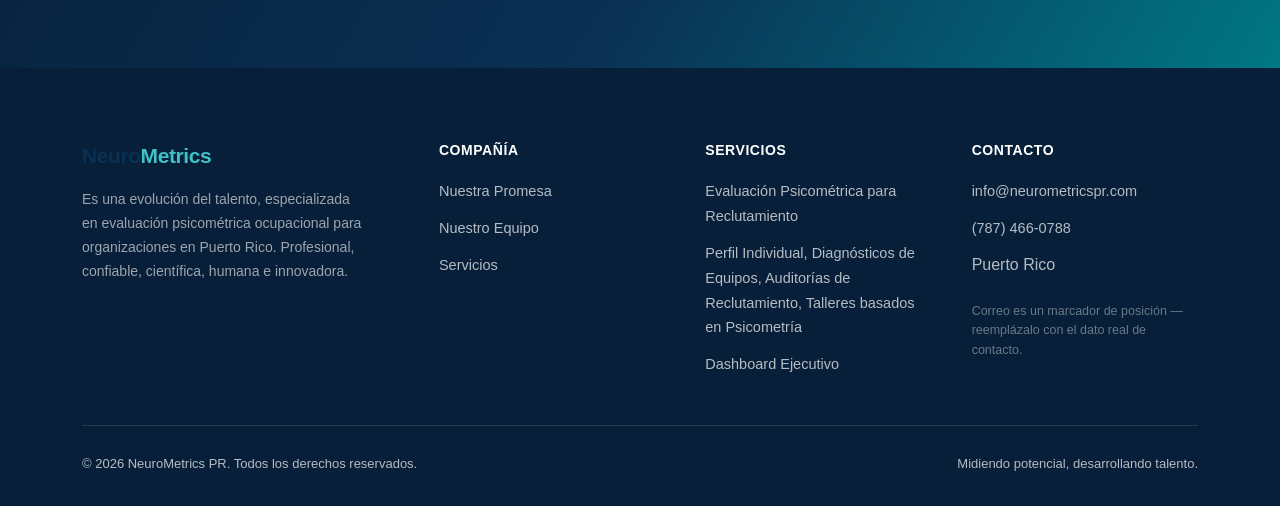
==== commit c2c2a71e: "Refactor Misión/Visión markup and consolidate eyebrow CSS classes Merges the duplicate .eyebrow/.eye" ====
--- a/index.html
+++ b/index.html
@@ -153,19 +153,18 @@
     </div>
   </section>
 
-  <!-- Mision + Vision + PILLARS -->
+  <!-- MISIÓN + VISIÓN + PILLARS -->
   <section class="pillars-band">
     <div class="container">
-      <div class="section-head center">
-        <span class="eyebrowMisionVision">Misión</span>
-        <p>Proveer evaluaciones psicométricas confiables y validadas que apoyen a las organizaciones en la toma de decisiones estratégicas de talento. Fortalecer los procesos de reclutamiento, desarrollo y desempeño de nuestros clientes.</p>
-        <!-- <p>Fortalecer los procesos de reclutamiento, desarrollo y desempeño de nuestros clientes.</p> -->
-      </div>
-      <div class="container">
-      <div class="section-head center">
-        <span class="eyebrowMisionVision">Visión</span>
-        <p>Convertirnos en el proveedor líder de evaluaciones psicométricas en Puerto Rico, reconocidos por la calidad, precisión y valor estratégico de nuestros servicios.</p>
-        <!-- <p>Fortalecer los procesos de reclutamiento, desarrollo y desempeño de nuestros clientes.</p> -->
+      <div class="mission-vision">
+        <div class="section-head center">
+          <span class="eyebrow eyebrow--lg">Misión</span>
+          <p>Proveer evaluaciones psicométricas confiables y validadas que apoyen a las organizaciones en la toma de decisiones estratégicas de talento. Fortalecer los procesos de reclutamiento, desarrollo y desempeño de nuestros clientes.</p>
+        </div>
+        <div class="section-head center">
+          <span class="eyebrow eyebrow--lg">Visión</span>
+          <p>Convertirnos en el proveedor líder de evaluaciones psicométricas en Puerto Rico, reconocidos por la calidad, precisión y valor estratégico de nuestros servicios.</p>
+        </div>
       </div>
 
       <div class="tag-grid" style="justify-content:center;">
--- a/assets/css/styles.css
+++ b/assets/css/styles.css
@@ -86,17 +86,6 @@
   color: var(--teal-dark);
   margin-bottom: 14px;
 }
-.eyebrowMisionVision {
-  display: inline-flex;
-  align-items: center;
-  gap: 8px;
-  font-size: 20px;
-  font-weight: 700;
-  letter-spacing: 0.08em;
-  text-transform: uppercase;
-  color: var(--teal-dark);
-  margin-bottom: 14px;
-}
 
 .eyebrow::before {
   content: "";
@@ -106,12 +95,8 @@
   border-radius: 2px;
 }
 
-.eyebrowMisionVision::before {
-  content: "";
-  width: 22px;
-  height: 2px;
-  background: var(--teal);
-  border-radius: 2px;
+.eyebrow--lg {
+  font-size: 20px;
 }
 
 section {
@@ -544,7 +529,7 @@
   background: var(--teal-pale);
 }
 
-/* ---------- Vision + Pillars band ---------- */
+/* ---------- Mission/Vision + Pillars band ---------- */
 
 .pillars-band {
   background: var(--navy);
@@ -558,6 +543,17 @@
 
 .pillars-band .section-head p {
   color: rgba(255, 255, 255, 0.72);
+}
+
+.mission-vision {
+  display: grid;
+  grid-template-columns: repeat(2, 1fr);
+  gap: 40px;
+  margin-bottom: 56px;
+}
+
+.mission-vision .section-head {
+  margin-bottom: 0;
 }
 
 .tag-grid {
@@ -883,6 +879,11 @@
     gap: 40px;
   }
 
+  .mission-vision {
+    grid-template-columns: 1fr;
+    gap: 32px;
+  }
+
   .footer-grid {
     grid-template-columns: repeat(2, 1fr);
   }
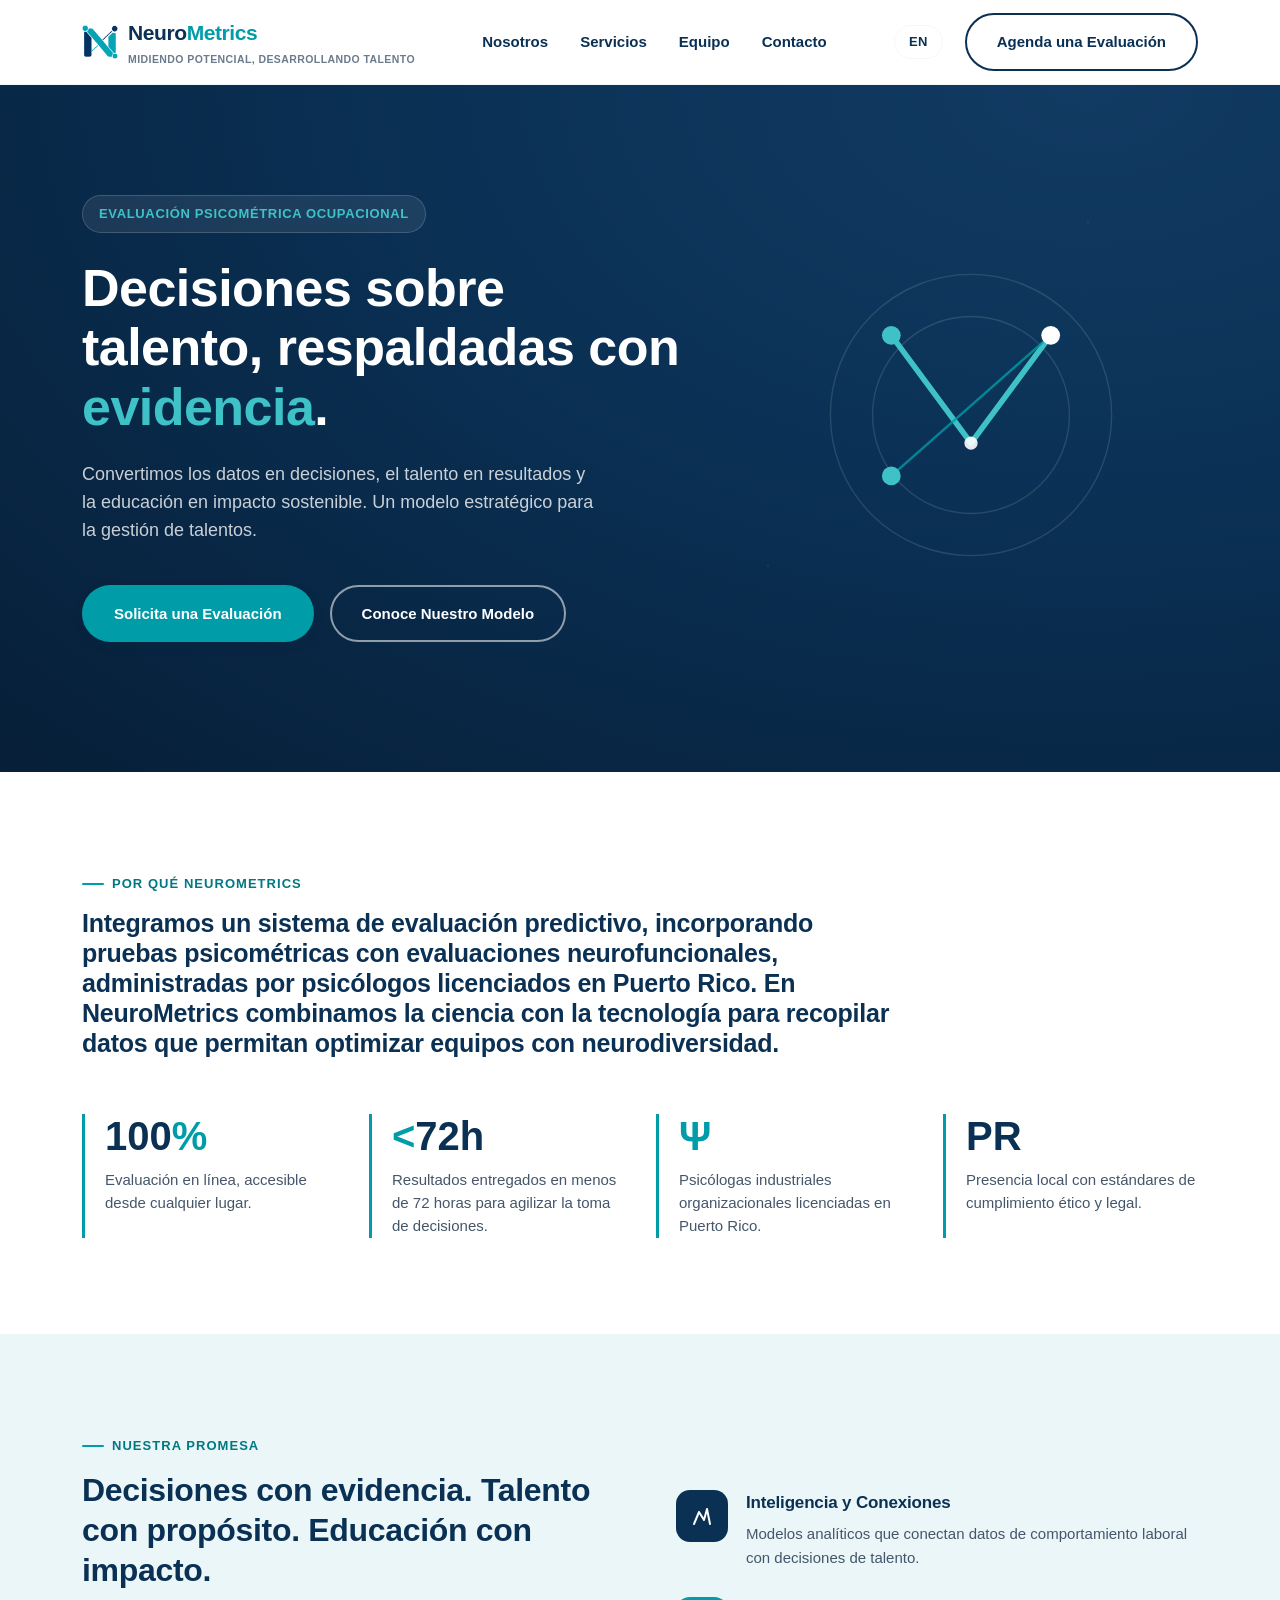
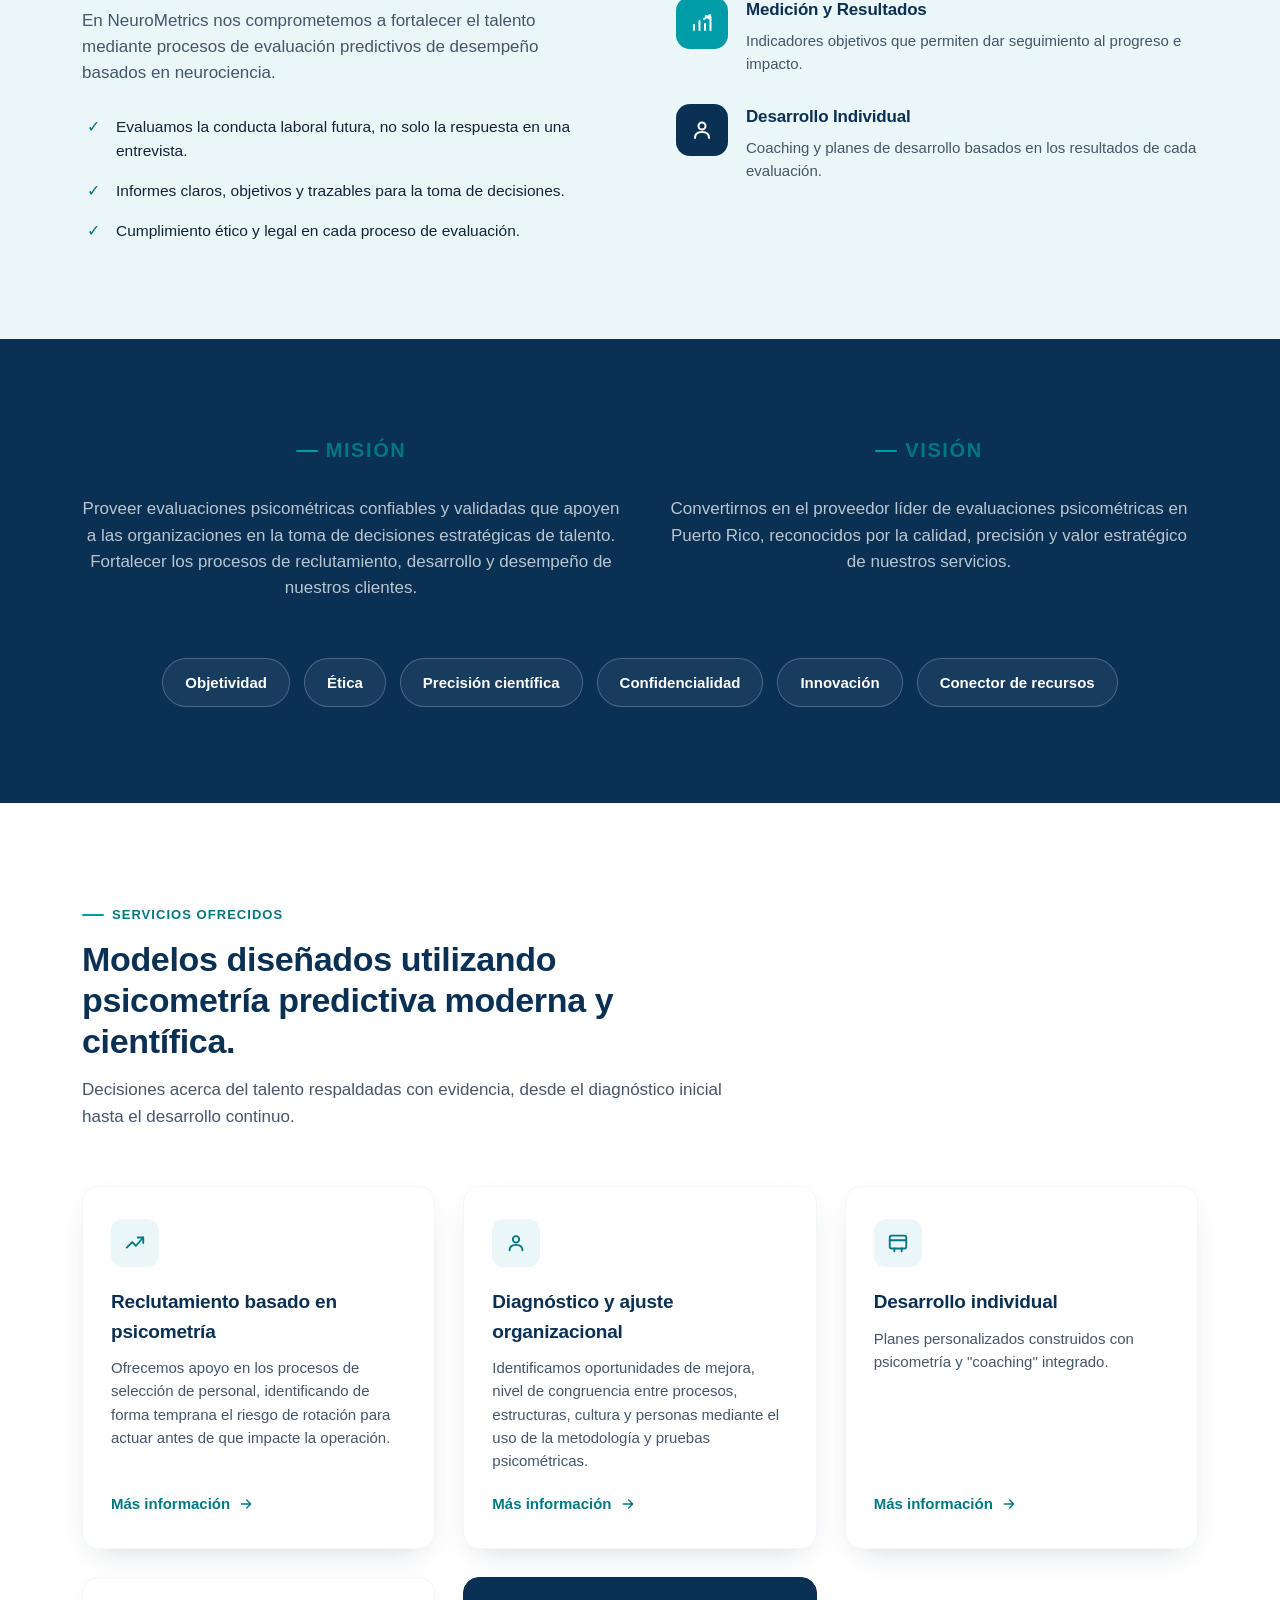
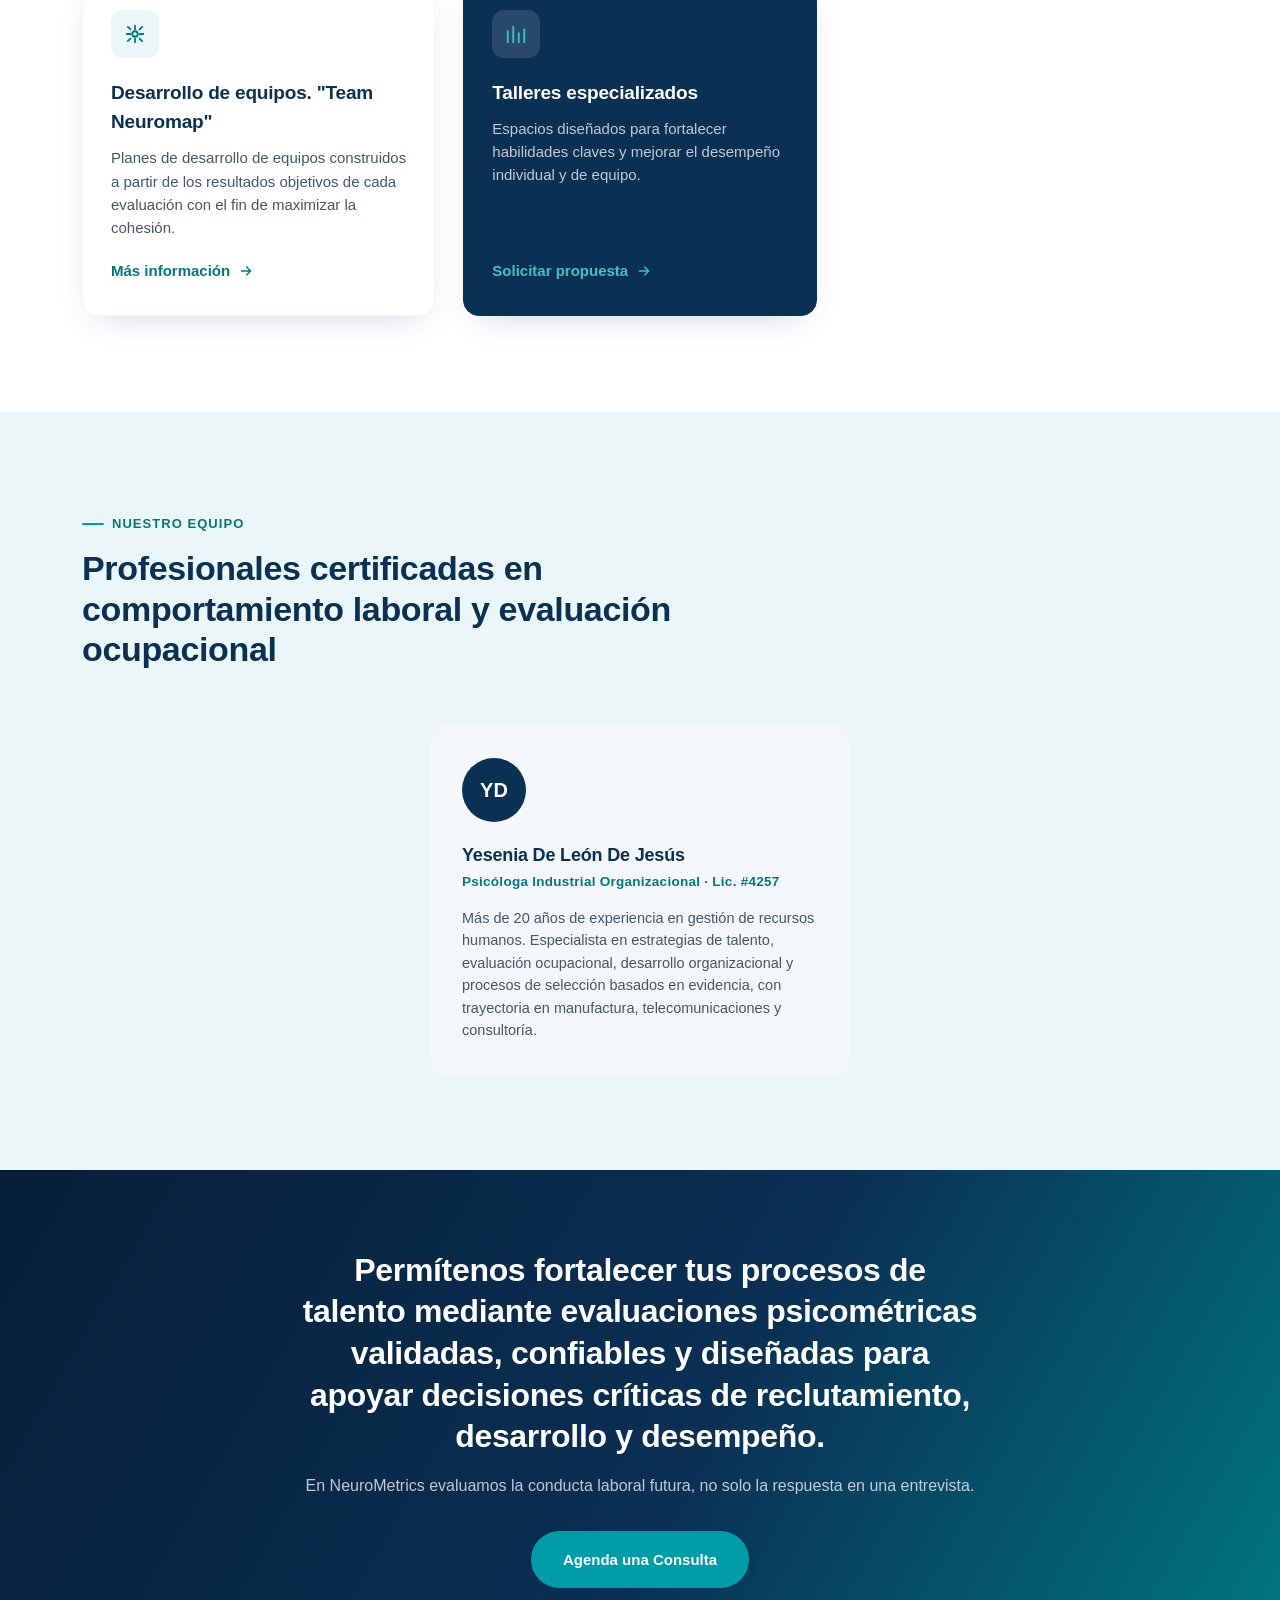
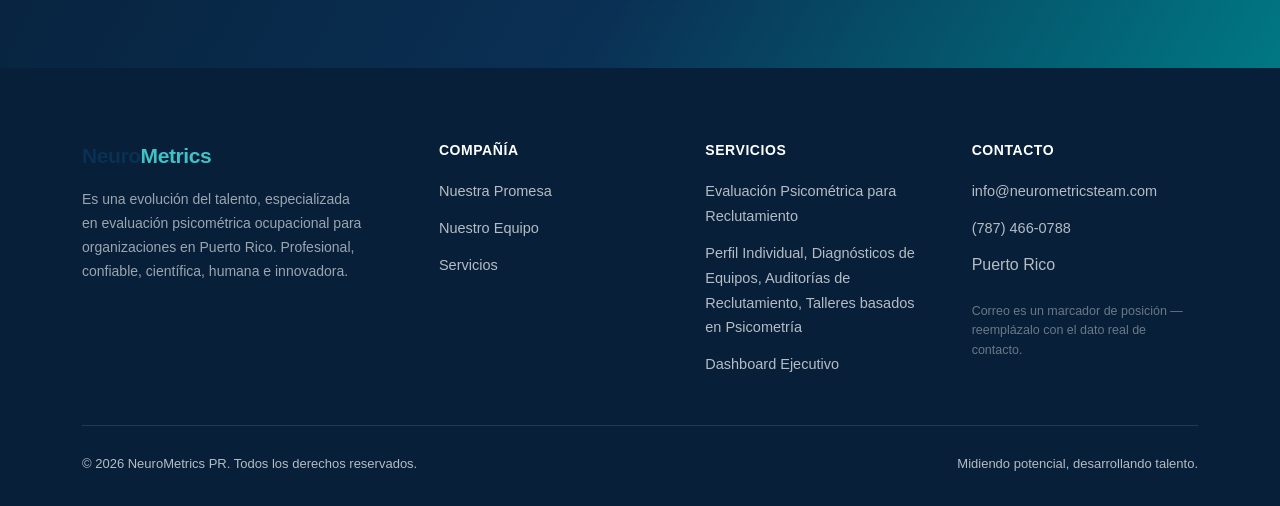
==== commit c1876ea9: "cambio de domain en el contacto" ====
--- a/index.html
+++ b/index.html
@@ -8,7 +8,7 @@
 <link rel="alternate" hreflang="es" href="https://neurometricsteam.com/">
 <link rel="alternate" hreflang="en" href="https://neurometricsteam.com/en/">
 <link rel="alternate" hreflang="x-default" href="https://neurometricsteam.com/">
-<link rel="stylesheet" href="assets/css/styles.css?v=2">
+<link rel="stylesheet" href="assets/css/styles.css?v=3">
 <link rel="icon" type="image/x-icon" href="favicon.ico">
 <link rel="icon" type="image/png" sizes="32x32" href="assets/img/favicon-32x32.png">
 <link rel="icon" type="image/png" sizes="16x16" href="assets/img/favicon-16x16.png">
@@ -251,7 +251,7 @@
       <h2>Permítenos fortalecer tus procesos de talento mediante evaluaciones psicométricas validadas, confiables y diseñadas para apoyar decisiones críticas de reclutamiento, desarrollo y desempeño.</h2>
       <p>En NeuroMetrics evaluamos la conducta laboral futura, no solo la respuesta en una entrevista.</p>
       <div class="hero-actions">
-        <a href="mailto:info@neurometricspr.com" class="btn btn-primary">Agenda una Consulta</a>
+        <a href="mailto:info@neurometricsteam.com" class="btn btn-primary">Agenda una Consulta</a>
       </div>
     </div>
   </section>
@@ -287,7 +287,7 @@
       <div class="footer-col">
         <h4>Contacto</h4>
         <ul>
-          <li><a href="mailto:info@neurometricspr.com">info@neurometricspr.com</a></li>
+          <li><a href="mailto:info@neurometricsteam.com">info@neurometricsteam.com</a></li>
           <li><a href="tel:+17874660788">(787) 466-0788</a></li>
           <li>Puerto Rico</li>
         </ul>
